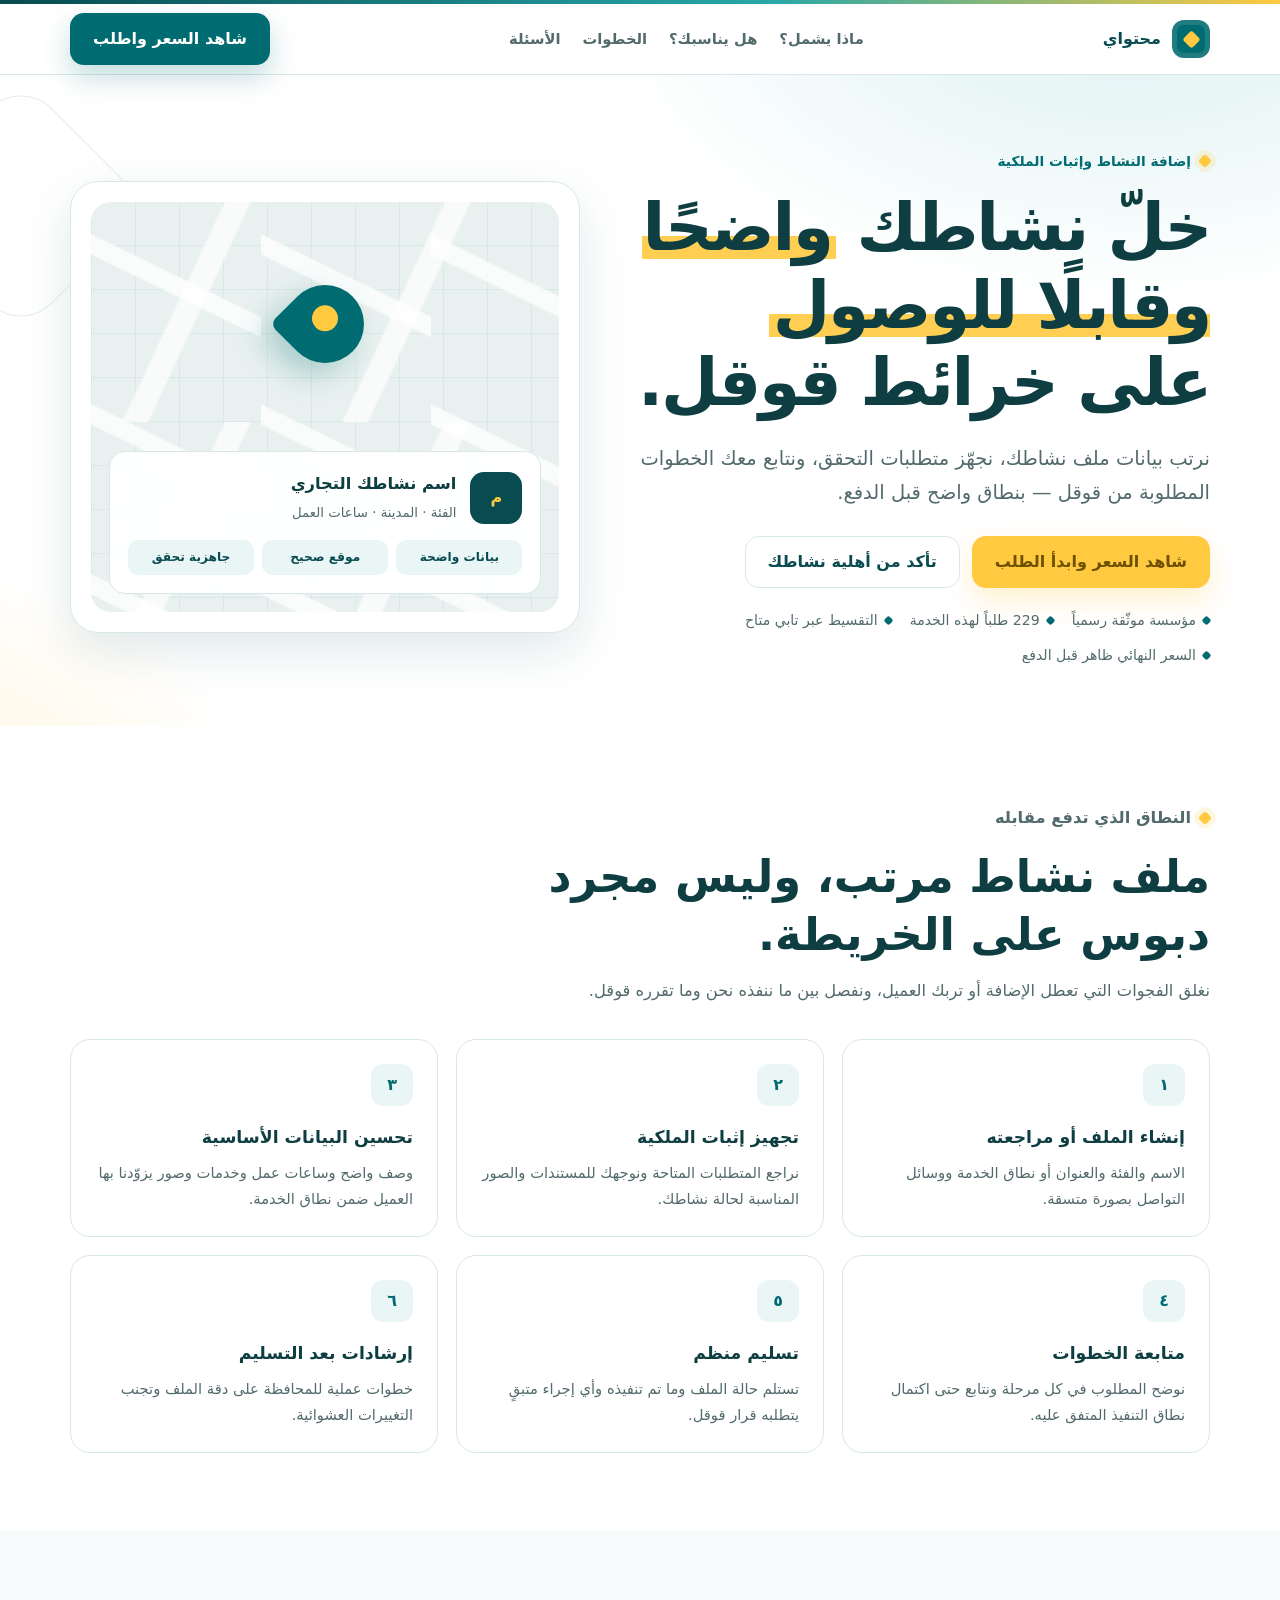
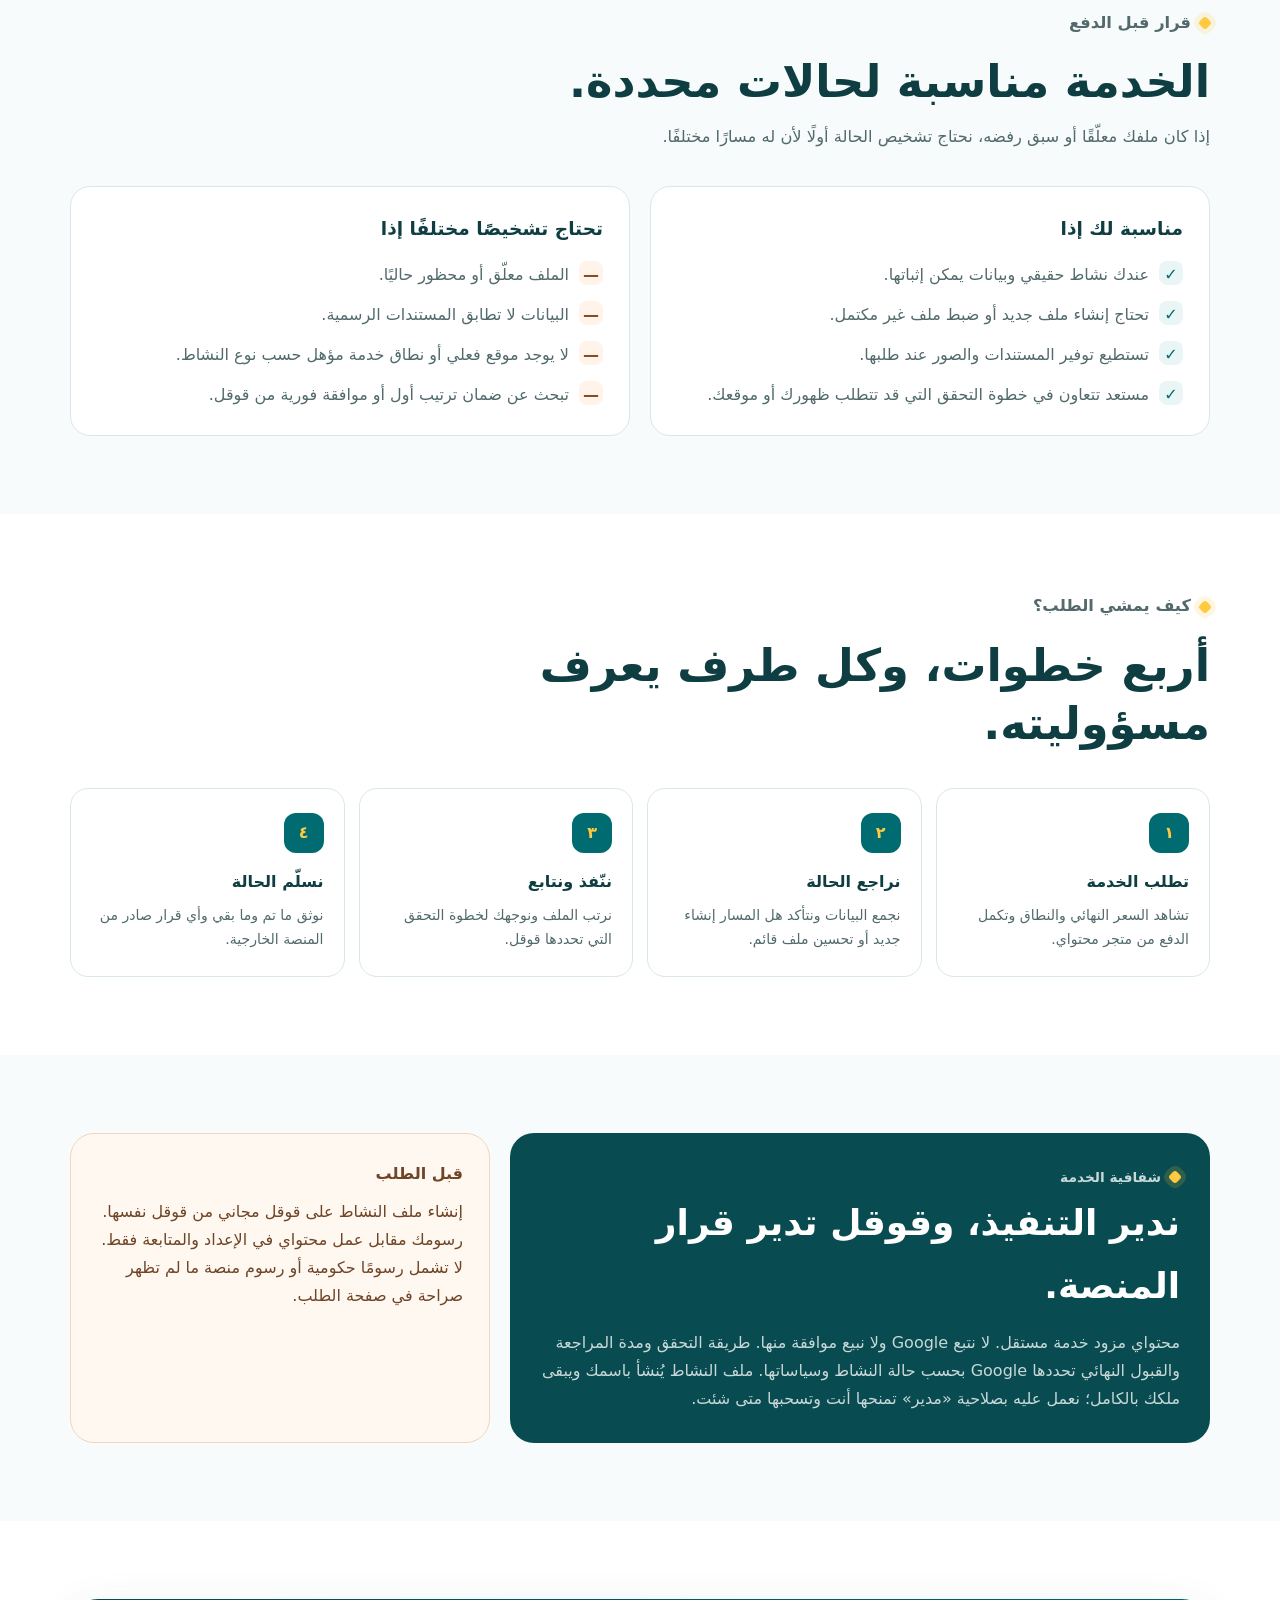
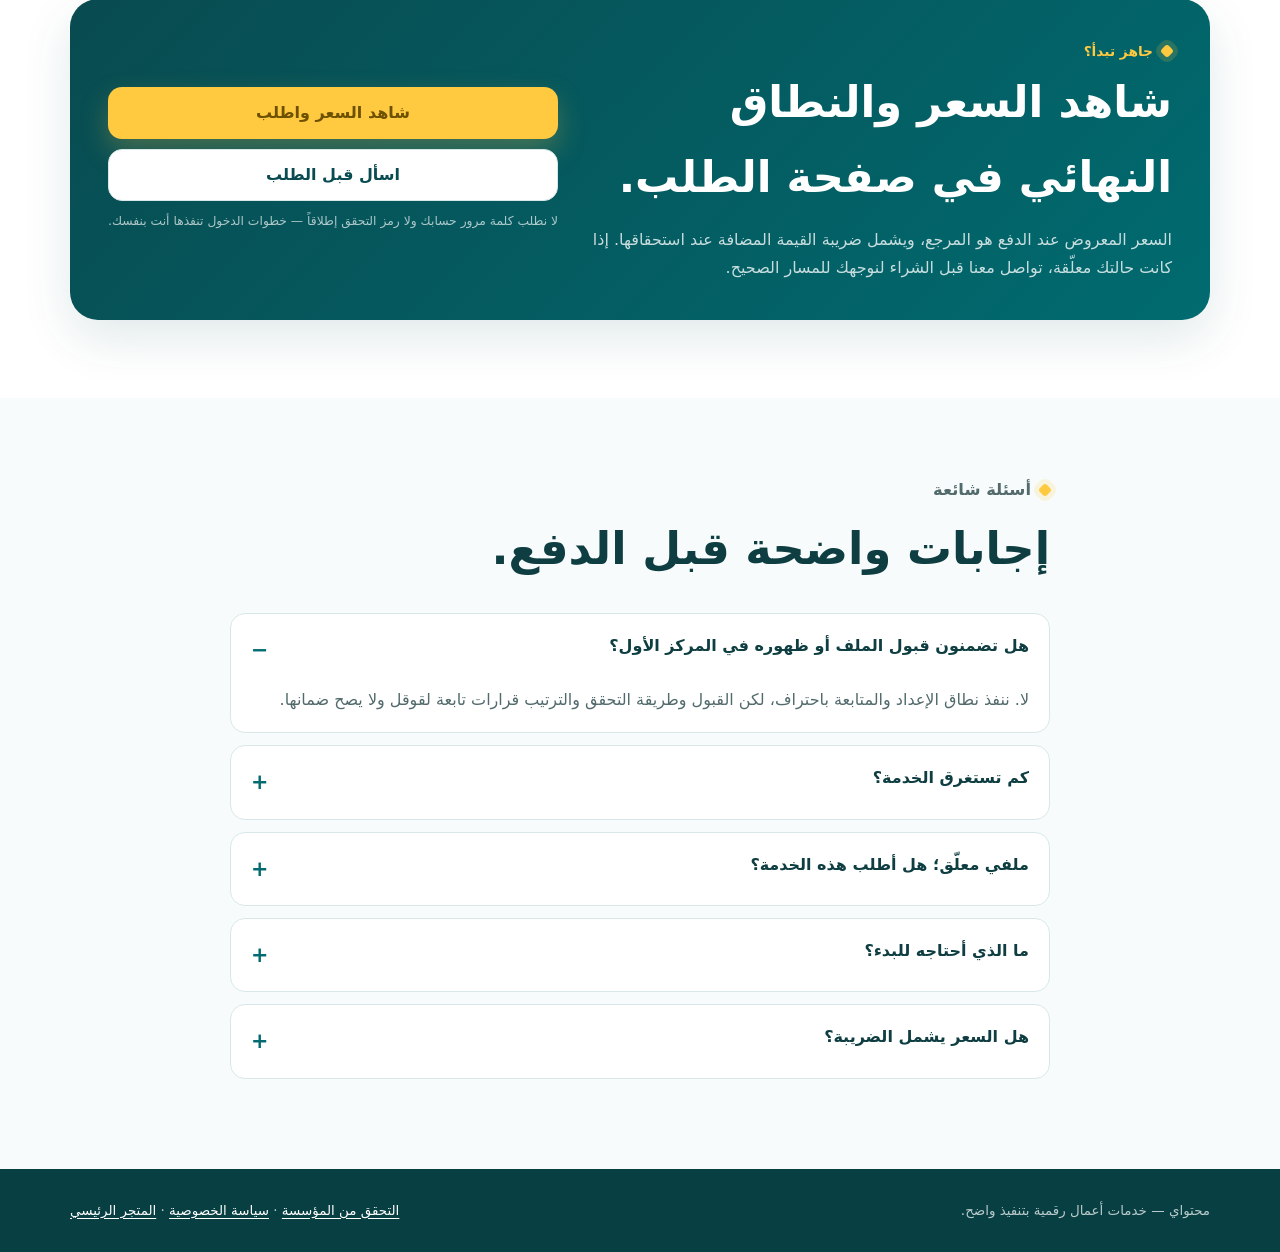
==== maps/index.html @ d1255076 "صفحة الخرائط: تسع مطابقات مع الإعلان وصفحة الحقائق قبل الإطلاق نتيجة مراجعة الحملة بست عدسات: - المد" ====
<!doctype html>
<html lang="ar" dir="rtl">
<head>
  <meta charset="utf-8">
  <meta name="viewport" content="width=device-width, initial-scale=1">
  <title>إضافة وتوثيق نشاطك على خرائط قوقل — محتواي</title>
  <meta name="description" content="خدمة إنشاء ملف نشاطك على خرائط قوقل وتجهيز بياناته ومتابعة خطوات إثبات الملكية بمتطلبات واضحة من محتواي.">
  <meta name="robots" content="noindex,follow">
  <link rel="canonical" href="https://mohtaway.github.io/mohtaway-landing/maps/">
  <meta property="og:type" content="website">
  <meta property="og:locale" content="ar_SA">
  <meta property="og:title" content="إضافة وتوثيق نشاطك على خرائط قوقل — محتواي">
  <meta property="og:description" content="ملف نشاط مرتب، متطلبات واضحة، ومتابعة بشرية لخطوات إثبات الملكية.">
  <meta property="og:url" content="https://mohtaway.github.io/mohtaway-landing/maps/">
  <style>
    :root{--ink:#0e3e41;--teal:#006b70;--teal-dark:#084b50;--teal-soft:#eaf6f6;--gold:#ffc940;--gold-ink:#6d5000;--muted:#526a6c;--line:#d8e8e8;--white:#fff;--wash:#f7fbfb;--danger:#8c4b1f;--radius:20px;--shadow:0 18px 50px rgba(8,75,80,.12)}
    *{box-sizing:border-box}
    html{scroll-behavior:smooth;scroll-padding-top:86px}
    body{margin:0;font-family:"IBM Plex Sans Arabic","Tahoma",system-ui,sans-serif;color:var(--ink);background:var(--white);line-height:1.75;-webkit-font-smoothing:antialiased}
    a{color:inherit;text-decoration:none}
    button{font:inherit}
    .wrap{width:min(1140px,calc(100% - 36px));margin-inline:auto}
    .topline{height:4px;background:linear-gradient(90deg,var(--teal-dark),#28a7a8 60%,var(--gold))}
    header{position:sticky;top:0;z-index:50;background:rgba(255,255,255,.94);backdrop-filter:blur(14px);border-bottom:1px solid var(--line)}
    .nav{min-height:70px;display:flex;align-items:center;justify-content:space-between;gap:18px}
    .brand{display:flex;align-items:center;gap:11px;font-weight:800;color:var(--teal-dark)}
    .brand-mark{width:38px;height:38px;border-radius:12px;background:var(--teal);display:grid;place-items:center;box-shadow:inset 0 0 0 5px rgba(255,255,255,.12)}
    .brand-mark::after{content:"";width:13px;height:13px;background:var(--gold);transform:rotate(45deg);border-radius:3px}
    nav{display:flex;gap:22px;font-size:.92rem;color:var(--muted);font-weight:700}
    nav a:hover{color:var(--teal)}
    .btn{display:inline-flex;align-items:center;justify-content:center;min-height:50px;padding:11px 22px;border-radius:14px;font-weight:800;transition:.2s;border:1px solid transparent}
    .btn-primary{background:var(--teal);color:#fff;box-shadow:0 12px 28px rgba(0,107,112,.24)}
    .btn-primary:hover{background:var(--teal-dark);transform:translateY(-1px)}
    .btn-gold{background:var(--gold);color:var(--gold-ink);box-shadow:0 12px 28px rgba(255,201,64,.25)}
    .btn-line{background:#fff;color:var(--teal-dark);border-color:var(--line)}
    .btn-line:hover{border-color:var(--teal)}
    .hero{position:relative;overflow:hidden;padding:72px 0 58px;background:radial-gradient(760px 460px at 88% -15%,#daf0f0 0%,transparent 70%),radial-gradient(520px 330px at -8% 110%,rgba(255,201,64,.18) 0%,transparent 68%)}
    .hero::after{content:"";position:absolute;width:180px;height:180px;left:-70px;top:40px;border:1px solid rgba(0,107,112,.12);border-radius:44px;transform:rotate(45deg)}
    .hero-grid{position:relative;z-index:1;display:grid;grid-template-columns:1.06fr .94fr;gap:54px;align-items:center}
    .eyebrow{display:inline-flex;align-items:center;gap:9px;margin:0 0 16px;color:var(--teal);font-size:.86rem;font-weight:800}
    .eyebrow::before{content:"";width:10px;height:10px;border-radius:3px;background:var(--gold);transform:rotate(45deg);box-shadow:0 0 0 5px rgba(255,201,64,.16)}
    h1,h2,h3,p{margin-top:0}
    h1{font-size:clamp(2.25rem,5.6vw,4.15rem);line-height:1.17;letter-spacing:-.035em;margin-bottom:20px}
    h1 mark{background:linear-gradient(transparent 62%,rgba(255,201,64,.9) 62%,rgba(255,201,64,.9) 91%,transparent 91%);color:inherit;padding-inline:4px}
    .lead{font-size:clamp(1.05rem,2vw,1.22rem);color:var(--muted);max-width:650px;margin-bottom:26px}
    .hero-actions{display:flex;flex-wrap:wrap;gap:12px}
    .micro{display:flex;flex-wrap:wrap;gap:10px 18px;margin-top:20px;color:var(--muted);font-size:.88rem}
    .micro span{display:flex;align-items:center;gap:7px}
    .micro span::before{content:"";width:7px;height:7px;background:var(--teal);border-radius:2px;transform:rotate(45deg)}
    .map-card{background:var(--white);border:1px solid var(--line);border-radius:28px;box-shadow:var(--shadow);padding:20px;position:relative}
    .map-canvas{min-height:410px;border-radius:20px;overflow:hidden;position:relative;background-color:#e8f1ef;background-image:linear-gradient(26deg,transparent 46%,rgba(255,255,255,.8) 47%,rgba(255,255,255,.8) 54%,transparent 55%),linear-gradient(115deg,transparent 41%,rgba(255,255,255,.75) 42%,rgba(255,255,255,.75) 49%,transparent 50%),linear-gradient(0deg,rgba(0,107,112,.06) 1px,transparent 1px),linear-gradient(90deg,rgba(0,107,112,.06) 1px,transparent 1px);background-size:170px 170px,220px 220px,44px 44px,44px 44px}
    .pin{position:absolute;top:83px;left:50%;width:78px;height:78px;transform:translateX(-50%) rotate(45deg);border-radius:50% 50% 50% 8px;background:var(--teal);box-shadow:0 16px 30px rgba(0,107,112,.28)}
    .pin::after{content:"";position:absolute;width:26px;height:26px;top:22px;left:22px;border-radius:50%;background:var(--gold)}
    .profile-preview{position:absolute;right:18px;left:18px;bottom:18px;background:rgba(255,255,255,.96);backdrop-filter:blur(8px);border:1px solid var(--line);border-radius:16px;padding:18px;display:grid;grid-template-columns:52px 1fr;gap:14px;align-items:center}
    .profile-logo{width:52px;height:52px;border-radius:14px;background:var(--teal-dark);display:grid;place-items:center;color:var(--gold);font-weight:900}
    .profile-preview strong{display:block;font-size:1.02rem}
    .profile-preview small{color:var(--muted)}
    .status-row{grid-column:1/-1;display:grid;grid-template-columns:repeat(3,1fr);gap:8px}
    .status-row span{background:var(--teal-soft);border-radius:10px;padding:7px;text-align:center;color:var(--teal-dark);font-size:.76rem;font-weight:800}
    section{padding:78px 0}
    .section-head{max-width:720px;margin-bottom:34px}
    .section-head h2{font-size:clamp(1.8rem,3.7vw,2.8rem);line-height:1.3;margin-bottom:12px}
    .section-head p{color:var(--muted);font-size:1.02rem}
    .grid3{display:grid;grid-template-columns:repeat(3,1fr);gap:18px}
    .card{border:1px solid var(--line);border-radius:var(--radius);padding:24px;background:#fff}
    .card-num{width:42px;height:42px;border-radius:12px;background:var(--teal-soft);color:var(--teal);display:grid;place-items:center;font-weight:900;margin-bottom:16px}
    .card h3{font-size:1.08rem;margin-bottom:8px}
    .card p{color:var(--muted);font-size:.92rem;margin-bottom:0}
    .wash{background:var(--wash)}
    .fit-grid{display:grid;grid-template-columns:1fr 1fr;gap:20px}
    .fit{border-radius:var(--radius);padding:26px;border:1px solid var(--line);background:#fff}
    .fit h3{font-size:1.16rem;margin-bottom:16px}
    .fit ul{list-style:none;padding:0;margin:0;display:grid;gap:12px;color:var(--muted)}
    .fit li{display:flex;gap:10px;align-items:flex-start}
    .fit li::before{content:"✓";width:24px;height:24px;flex:0 0 24px;border-radius:8px;background:var(--teal-soft);color:var(--teal);display:grid;place-items:center;font-weight:900}
    .fit.no li::before{content:"—";background:#fff3ea;color:var(--danger)}
    .process{display:grid;grid-template-columns:repeat(4,1fr);gap:14px;counter-reset:step}
    .step{position:relative;padding:24px 20px;border:1px solid var(--line);border-radius:18px;background:#fff;counter-increment:step}
    .step::before{content:counter(step,arabic-indic);display:grid;place-items:center;width:40px;height:40px;border-radius:12px;background:var(--teal);color:var(--gold);font-weight:900;margin-bottom:15px}
    .step h3{font-size:1rem;margin-bottom:7px}
    .step p{color:var(--muted);font-size:.88rem;margin:0}
    .disclosure{display:grid;grid-template-columns:1.25fr .75fr;gap:20px;align-items:stretch}
    .disclosure-main{background:var(--teal-dark);color:#fff;border-radius:24px;padding:30px}
    .disclosure-main h2{font-size:clamp(1.6rem,3vw,2.25rem);margin-bottom:12px}
    .disclosure-main p{color:rgba(255,255,255,.78);margin-bottom:0}
    .disclosure-side{border:1px solid #f0d7bd;background:#fff8f0;border-radius:24px;padding:26px;color:#6f4427}
    .disclosure-side strong{display:block;margin-bottom:10px}
    .offer{border-radius:28px;background:linear-gradient(135deg,var(--teal-dark),var(--teal));color:#fff;padding:38px;display:grid;grid-template-columns:1fr auto;align-items:center;gap:28px;box-shadow:var(--shadow)}
    .offer .eyebrow{color:var(--gold)}
    .offer h2{font-size:clamp(1.8rem,3.5vw,2.7rem);margin-bottom:10px}
    .offer p{color:rgba(255,255,255,.78);max-width:680px;margin-bottom:0}
    .offer-actions{display:grid;gap:10px;min-width:230px}
    .price-note{text-align:center;font-size:.77rem;color:rgba(255,255,255,.67)}
    .faq{max-width:820px;margin-inline:auto}
    details{background:#fff;border:1px solid var(--line);border-radius:15px;margin-bottom:12px;padding:0 20px}
    summary{cursor:pointer;list-style:none;font-weight:800;padding:18px 0;display:flex;justify-content:space-between;gap:16px}
    summary::-webkit-details-marker{display:none}
    summary::after{content:"+";color:var(--teal);font-size:1.3rem}
    details[open] summary::after{content:"−"}
    details p{color:var(--muted);padding-bottom:18px;margin-bottom:0}
    footer{background:#073f43;color:rgba(255,255,255,.72);padding:30px 0;font-size:.84rem}
    .foot{display:flex;justify-content:space-between;align-items:center;gap:18px;flex-wrap:wrap}
    .foot a{color:#fff;text-decoration:underline;text-underline-offset:3px}
    .sticky{display:none}
    @media(max-width:900px){nav{display:none}.hero-grid,.disclosure{grid-template-columns:1fr}.map-card{max-width:620px;margin-inline:auto}.grid3{grid-template-columns:1fr 1fr}.process{grid-template-columns:1fr 1fr}.offer{grid-template-columns:1fr}.offer-actions{grid-template-columns:1fr 1fr;min-width:0}}
    @media(max-width:620px){.wrap{width:min(100% - 26px,1140px)}.nav>.btn{display:none}.hero{padding-top:44px}.hero-actions .btn{width:100%}.map-canvas{min-height:350px}.grid3,.fit-grid,.process{grid-template-columns:1fr}.offer{padding:28px 20px}.offer-actions{grid-template-columns:1fr}.sticky{position:fixed;z-index:60;right:10px;left:10px;bottom:max(10px,env(safe-area-inset-bottom));display:grid;grid-template-columns:1fr auto;gap:8px;padding:8px;background:rgba(255,255,255,.95);backdrop-filter:blur(14px);border:1px solid var(--line);border-radius:17px;box-shadow:0 18px 44px rgba(14,62,65,.2)}.sticky .btn{min-height:48px;padding:9px 15px}.sticky .btn-line{background:#1faf55;color:#fff;border-color:#1faf55}body{padding-bottom:86px}}
    @media(prefers-reduced-motion:reduce){html{scroll-behavior:auto}.btn{transition:none}}
  </style>
  <script async src="https://www.googletagmanager.com/gtag/js?id=G-CHVCDKS3NR"></script>
  <script>
    window.dataLayer=window.dataLayer||[];function gtag(){dataLayer.push(arguments)}
    gtag('js',new Date());gtag('config','G-CHVCDKS3NR');gtag('config','AW-10937612701');
    (function(){
      var P=new URLSearchParams(location.search),KEYS=['utm_source','utm_medium','utm_campaign','utm_content','utm_term','gclid','wbraid','gbraid','ttclid','sclid'],store={};
      try{store=JSON.parse(sessionStorage.getItem('mwutm')||'{}')}catch(e){}
      KEYS.forEach(function(k){var v=P.get(k);if(v)store[k]=v});
      try{sessionStorage.setItem('mwutm',JSON.stringify(store))}catch(e){}
      function qs(){return Object.keys(store).map(function(k){return encodeURIComponent(k)+'='+encodeURIComponent(store[k])}).join('&')}
      function decorate(){
        var q=qs();document.querySelectorAll('a[href]').forEach(function(a){
          var href=a.getAttribute('href')||'';
          if(/mohtaway\.com/.test(href)&&q&&!/utm_source=/.test(href))a.setAttribute('href',href+(href.indexOf('?')>-1?'&':'?')+q);
          if(/wa\.me|api\.whatsapp/.test(href)&&!a.dataset.mwRef){try{var u=new URL(href),t=u.searchParams.get('text')||'',ref=store.utm_source?(store.utm_source+(store.utm_campaign?':'+store.utm_campaign:'')):(store.utm_campaign||'direct');if(!/\n\[ref:[^\]]+\]\s*$/.test(t))t+='\n[ref:'+ref+']';u.searchParams.set('text',t);a.setAttribute('href',u.toString());a.dataset.mwRef='1'}catch(e){}}
          if(/wa\.me|api\.whatsapp/.test(href)&&!a.dataset.mwT){a.dataset.mwT='1';a.addEventListener('click',function(){gtag('event','whatsapp_click',{event_category:'lead',event_label:store.utm_campaign||'direct',service:'google_maps_setup'});gtag('event','conversion',{send_to:'AW-10937612701/pCoYCPnyrO4cEJ3zut8o'})})}
          if(/p2059934520/.test(href)&&!a.dataset.mwP){a.dataset.mwP='1';a.addEventListener('click',function(){gtag('event','package_click',{event_category:'purchase_intent',event_label:'google_maps_setup'})})}
        })
      }
      if(document.readyState!=='loading'){decorate()}else{document.addEventListener('DOMContentLoaded',decorate)}addEventListener('load',decorate);
      var seen={};addEventListener('scroll',function(){var p=Math.round((scrollY+innerHeight)/document.body.scrollHeight*100);[25,50,75,90].forEach(function(m){if(p>=m&&!seen[m]){seen[m]=1;gtag('event','scroll_depth',{event_label:m+'%',service:'google_maps_setup'})}})},{passive:true});
    })();
  </script>
  <script type="application/ld+json">
  {"@context":"https://schema.org","@type":"Service","name":"إضافة وإثبات ملكية النشاط على خرائط قوقل","provider":{"@type":"Organization","name":"محتواي","url":"https://mohtaway.com/"},"areaServed":{"@type":"Country","name":"Saudi Arabia"},"serviceType":"إعداد ملف النشاط التجاري ومتابعة خطوات إثبات الملكية على خرائط قوقل","url":"https://mohtaway.github.io/mohtaway-landing/maps/"}
  </script>
</head>
<body>
  <header>
    <div class="topline"></div>
    <div class="wrap nav">
      <a class="brand" href="https://mohtaway.com/" aria-label="محتواي"><span class="brand-mark" aria-hidden="true"></span><span>محتواي</span></a>
      <nav aria-label="التنقل داخل الصفحة"><a href="#includes">ماذا يشمل؟</a><a href="#fit">هل يناسبك؟</a><a href="#steps">الخطوات</a><a href="#faq">الأسئلة</a></nav>
      <a class="btn btn-primary" href="https://mohtaway.com/google-maps-business-setup/p2059934520">شاهد السعر واطلب</a>
    </div>
  </header>

  <main>
    <section class="hero">
      <div class="wrap hero-grid">
        <div>
          <p class="eyebrow">إضافة النشاط وإثبات الملكية</p>
          <h1>خلّ نشاطك <mark>واضحًا وقابلًا للوصول</mark> على خرائط قوقل.</h1>
          <p class="lead">نرتب بيانات ملف نشاطك، نجهّز متطلبات التحقق، ونتابع معك الخطوات المطلوبة من قوقل — بنطاق واضح قبل الدفع.</p>
          <div class="hero-actions"><a class="btn btn-gold" href="https://mohtaway.com/google-maps-business-setup/p2059934520">شاهد السعر وابدأ الطلب</a><a class="btn btn-line" href="https://wa.me/966533672708?text=%D9%85%D8%B1%D8%AD%D8%A8%D8%A7%D9%8B%20%D9%85%D8%AD%D8%AA%D9%88%D8%A7%D9%8A%D8%8C%20%D8%A3%D8%A8%D9%8A%20%D8%A3%D8%AA%D8%A3%D9%83%D8%AF%20%D8%A5%D8%B0%D8%A7%20%D8%AE%D8%AF%D9%85%D8%A9%20%D8%AE%D8%B1%D8%A7%D8%A6%D8%B7%20%D9%82%D9%88%D9%82%D9%84%20%D8%AA%D9%86%D8%A7%D8%B3%D8%A8%20%D9%86%D8%B4%D8%A7%D8%B7%D9%8A">تأكد من أهلية نشاطك</a></div>
          <div class="micro"><span>مؤسسة موثّقة رسمياً</span><span>229 طلباً لهذه الخدمة</span><span>التقسيط عبر تابي متاح</span><span>السعر النهائي ظاهر قبل الدفع</span></div>
        </div>
        <div class="map-card" role="img" aria-label="معاينة توضيحية لملف نشاط على الخريطة">
          <div class="map-canvas"><span class="pin" aria-hidden="true"></span><div class="profile-preview"><div class="profile-logo">م</div><div><strong>اسم نشاطك التجاري</strong><small>الفئة · المدينة · ساعات العمل</small></div><div class="status-row"><span>بيانات واضحة</span><span>موقع صحيح</span><span>جاهزية تحقق</span></div></div></div>
        </div>
      </div>
    </section>

    <section id="includes">
      <div class="wrap">
        <div class="section-head"><p class="eyebrow">النطاق الذي تدفع مقابله</p><h2>ملف نشاط مرتب، وليس مجرد دبوس على الخريطة.</h2><p>نغلق الفجوات التي تعطل الإضافة أو تربك العميل، ونفصل بين ما ننفذه نحن وما تقرره قوقل.</p></div>
        <div class="grid3">
          <article class="card"><div class="card-num">١</div><h3>إنشاء الملف أو مراجعته</h3><p>الاسم والفئة والعنوان أو نطاق الخدمة ووسائل التواصل بصورة متسقة.</p></article>
          <article class="card"><div class="card-num">٢</div><h3>تجهيز إثبات الملكية</h3><p>نراجع المتطلبات المتاحة ونوجهك للمستندات والصور المناسبة لحالة نشاطك.</p></article>
          <article class="card"><div class="card-num">٣</div><h3>تحسين البيانات الأساسية</h3><p>وصف واضح وساعات عمل وخدمات وصور يزوّدنا بها العميل ضمن نطاق الخدمة.</p></article>
          <article class="card"><div class="card-num">٤</div><h3>متابعة الخطوات</h3><p>نوضح المطلوب في كل مرحلة ونتابع حتى اكتمال نطاق التنفيذ المتفق عليه.</p></article>
          <article class="card"><div class="card-num">٥</div><h3>تسليم منظم</h3><p>تستلم حالة الملف وما تم تنفيذه وأي إجراء متبقٍ يتطلبه قرار قوقل.</p></article>
          <article class="card"><div class="card-num">٦</div><h3>إرشادات بعد التسليم</h3><p>خطوات عملية للمحافظة على دقة الملف وتجنب التغييرات العشوائية.</p></article>
        </div>
      </div>
    </section>

    <section class="wash" id="fit">
      <div class="wrap">
        <div class="section-head"><p class="eyebrow">قرار قبل الدفع</p><h2>الخدمة مناسبة لحالات محددة.</h2><p>إذا كان ملفك معلّقًا أو سبق رفضه، نحتاج تشخيص الحالة أولًا لأن له مسارًا مختلفًا.</p></div>
        <div class="fit-grid">
          <div class="fit"><h3>مناسبة لك إذا</h3><ul><li>عندك نشاط حقيقي وبيانات يمكن إثباتها.</li><li>تحتاج إنشاء ملف جديد أو ضبط ملف غير مكتمل.</li><li>تستطيع توفير المستندات والصور عند طلبها.</li><li>مستعد تتعاون في خطوة التحقق التي قد تتطلب ظهورك أو موقعك.</li></ul></div>
          <div class="fit no"><h3>تحتاج تشخيصًا مختلفًا إذا</h3><ul><li>الملف معلّق أو محظور حاليًا.</li><li>البيانات لا تطابق المستندات الرسمية.</li><li>لا يوجد موقع فعلي أو نطاق خدمة مؤهل حسب نوع النشاط.</li><li>تبحث عن ضمان ترتيب أول أو موافقة فورية من قوقل.</li></ul></div>
        </div>
      </div>
    </section>

    <section id="steps">
      <div class="wrap">
        <div class="section-head"><p class="eyebrow">كيف يمشي الطلب؟</p><h2>أربع خطوات، وكل طرف يعرف مسؤوليته.</h2></div>
        <div class="process"><article class="step"><h3>تطلب الخدمة</h3><p>تشاهد السعر النهائي والنطاق وتكمل الدفع من متجر محتواي.</p></article><article class="step"><h3>نراجع الحالة</h3><p>نجمع البيانات ونتأكد هل المسار إنشاء جديد أو تحسين ملف قائم.</p></article><article class="step"><h3>ننّفذ ونتابع</h3><p>نرتب الملف ونوجهك لخطوة التحقق التي تحددها قوقل.</p></article><article class="step"><h3>نسلّم الحالة</h3><p>نوثق ما تم وما بقي وأي قرار صادر من المنصة الخارجية.</p></article></div>
      </div>
    </section>

    <section class="wash">
      <div class="wrap disclosure"><div class="disclosure-main"><p class="eyebrow">شفافية الخدمة</p><h2>ندير التنفيذ، وقوقل تدير قرار المنصة.</h2><p>محتواي مزود خدمة مستقل. لا نتبع Google ولا نبيع موافقة منها. طريقة التحقق ومدة المراجعة والقبول النهائي تحددها Google بحسب حالة النشاط وسياساتها. ملف النشاط يُنشأ باسمك ويبقى ملكك بالكامل؛ نعمل عليه بصلاحية «مدير» تمنحها أنت وتسحبها متى شئت.</p></div><aside class="disclosure-side"><strong>قبل الطلب</strong><p>إنشاء ملف النشاط على قوقل مجاني من قوقل نفسها. رسومك مقابل عمل محتواي في الإعداد والمتابعة فقط. لا تشمل رسومًا حكومية أو رسوم منصة ما لم تظهر صراحة في صفحة الطلب.</p></aside></div>
    </section>

    <section>
      <div class="wrap offer"><div><p class="eyebrow">جاهز تبدأ؟</p><h2>شاهد السعر والنطاق النهائي في صفحة الطلب.</h2><p>السعر المعروض عند الدفع هو المرجع، ويشمل ضريبة القيمة المضافة عند استحقاقها. إذا كانت حالتك معلّقة، تواصل معنا قبل الشراء لنوجهك للمسار الصحيح.</p></div><div class="offer-actions"><a class="btn btn-gold" href="https://mohtaway.com/google-maps-business-setup/p2059934520">شاهد السعر واطلب</a><a class="btn btn-line" href="https://wa.me/966533672708?text=%D9%85%D8%B1%D8%AD%D8%A8%D8%A7%D9%8B%20%D9%85%D8%AD%D8%AA%D9%88%D8%A7%D9%8A%D8%8C%20%D8%B9%D9%86%D8%AF%D9%8A%20%D8%B3%D8%A4%D8%A7%D9%84%20%D9%82%D8%A8%D9%84%20%D8%B7%D9%84%D8%A8%20%D8%AE%D8%AF%D9%85%D8%A9%20%D8%AE%D8%B1%D8%A7%D8%A6%D8%B7%20%D9%82%D9%88%D9%82%D9%84">اسأل قبل الطلب</a><span class="price-note">لا نطلب كلمة مرور حسابك ولا رمز التحقق إطلاقاً — خطوات الدخول تنفذها أنت بنفسك.</span></div></div>
    </section>

    <section class="wash" id="faq">
      <div class="wrap faq"><div class="section-head"><p class="eyebrow">أسئلة شائعة</p><h2>إجابات واضحة قبل الدفع.</h2></div>
        <details open><summary>هل تضمنون قبول الملف أو ظهوره في المركز الأول؟</summary><p>لا. ننفذ نطاق الإعداد والمتابعة باحتراف، لكن القبول وطريقة التحقق والترتيب قرارات تابعة لقوقل ولا يصح ضمانها.</p></details>
        <details><summary>كم تستغرق الخدمة؟</summary><p>تجهيزنا (إنشاء الملف وترتيبه وبدء إثبات الملكية) يكتمل عادةً خلال 7–15 يوم عمل من اكتمال بياناتك. أما مدة تحقق قوقل النهائية فتحددها قوقل وقد تزيد، ونبلغك بحالة كل خطوة بدل موعد غير مضمون.</p></details>
        <details><summary>ملفي معلّق؛ هل أطلب هذه الخدمة؟</summary><p>لا تطلب مباشرة. أرسل لنا حالة التعليق أولًا، لأن فك التعليق والاستئناف خدمة مختلفة وتحتاج تشخيصًا قبل التسعير.</p></details>
        <details><summary>ما الذي أحتاجه للبدء؟</summary><p>بيانات النشاط الصحيحة، مستندات تثبتها عند الحاجة، صور مناسبة للموقع أو النشاط، وبريد ورقم هاتف تستطيع الوصول إليهما.</p></details>
        <details><summary>هل السعر يشمل الضريبة؟</summary><p>السعر النهائي الظاهر في متجر محتواي قبل الدفع هو المرجع، ويشمل ضريبة القيمة المضافة عند استحقاقها.</p></details>
      </div>
    </section>
  </main>

  <footer><div class="wrap foot"><span>محتواي — خدمات أعمال رقمية بتنفيذ واضح.</span><span><a href="https://eauthenticate.saudibusiness.gov.sa/certificate-details/0000166742">التحقق من المؤسسة</a> · <a href="https://mohtaway.com/سياسة-الخصوصية/page-1636777905">سياسة الخصوصية</a> · <a href="https://mohtaway.com/">المتجر الرئيسي</a></span></div></footer>
  <nav class="sticky" aria-label="إجراءات سريعة"><a class="btn btn-gold" href="https://mohtaway.com/google-maps-business-setup/p2059934520">شاهد السعر</a><a class="btn btn-line" href="https://wa.me/966533672708?text=%D9%85%D8%B1%D8%AD%D8%A8%D8%A7%D9%8B%20%D9%85%D8%AD%D8%AA%D9%88%D8%A7%D9%8A%D8%8C%20%D8%A3%D8%A8%D9%8A%20%D8%A3%D8%AA%D8%A3%D9%83%D8%AF%20%D8%A5%D8%B0%D8%A7%20%D8%AE%D8%AF%D9%85%D8%A9%20%D8%AE%D8%B1%D8%A7%D8%A6%D8%B7%20%D9%82%D9%88%D9%82%D9%84%20%D8%AA%D9%86%D8%A7%D8%B3%D8%A8%20%D9%86%D8%B4%D8%A7%D8%B7%D9%8A">واتساب</a></nav>
</body>
</html>
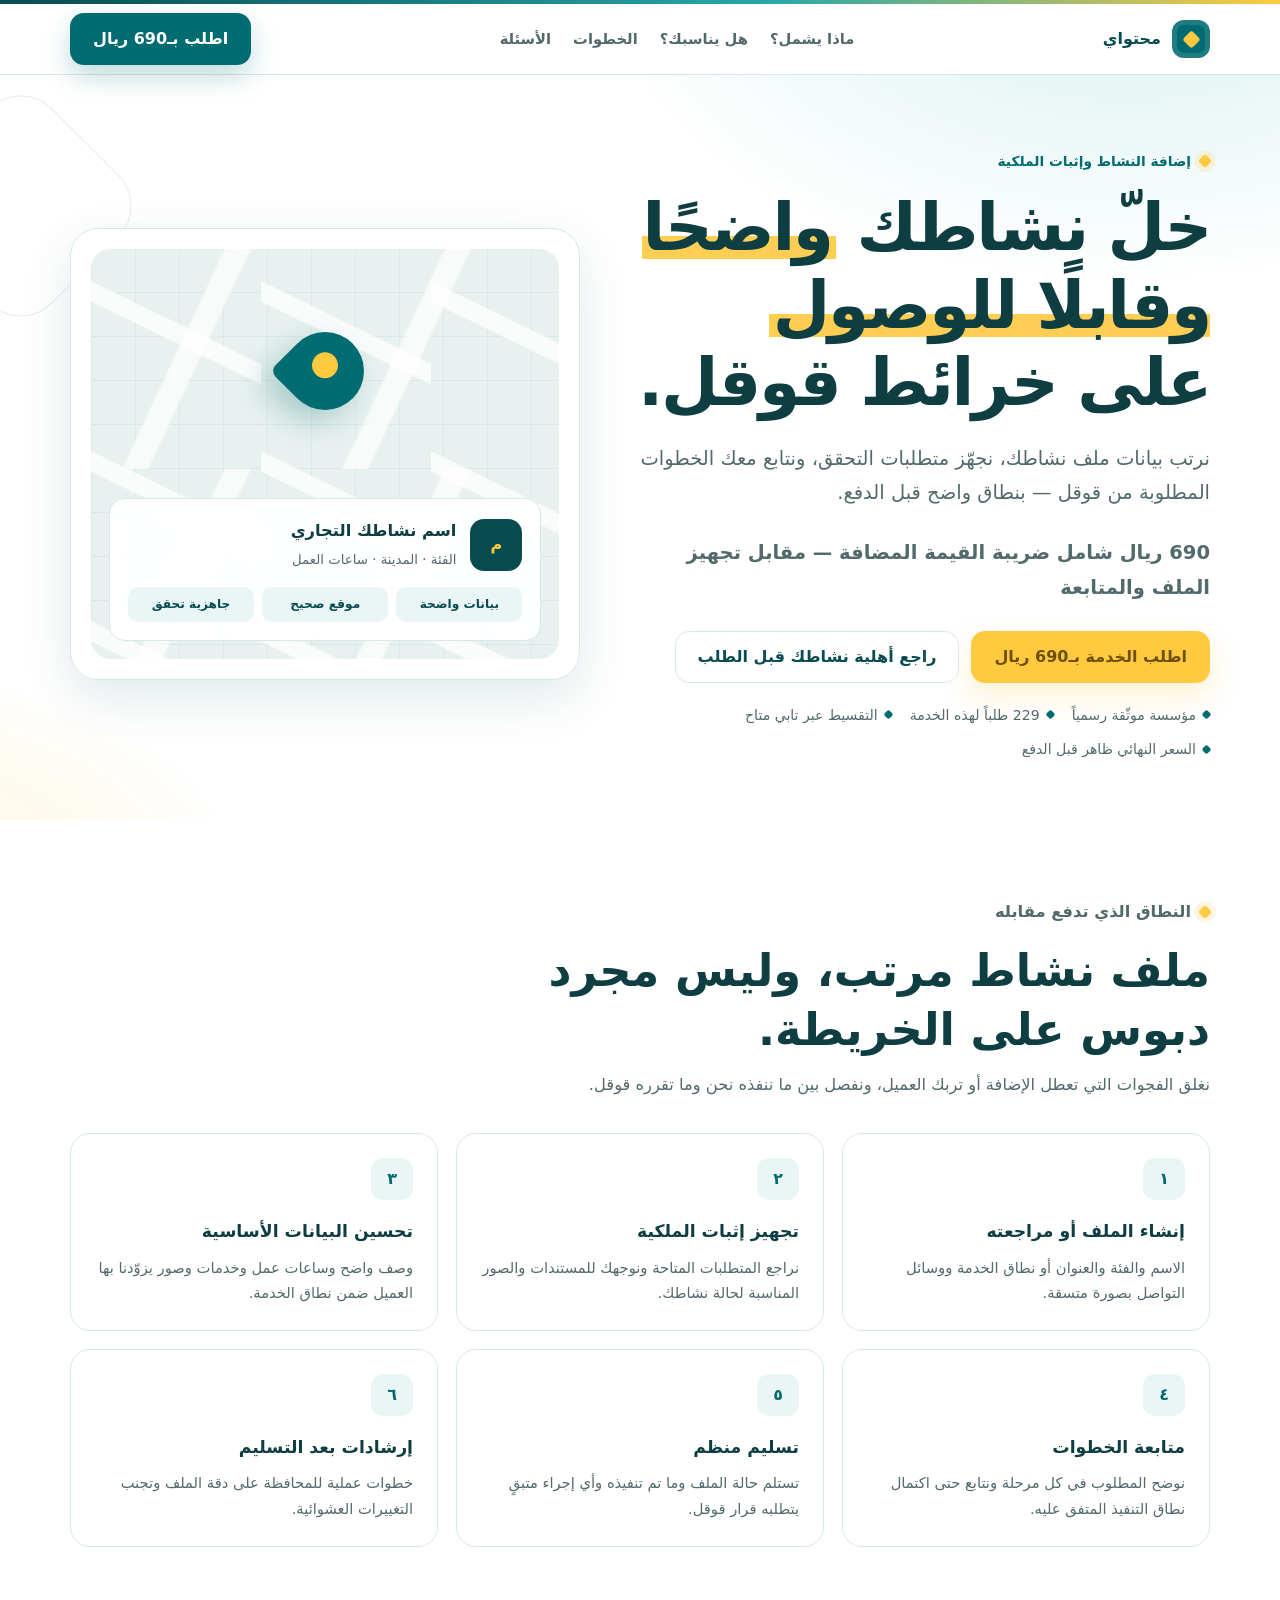
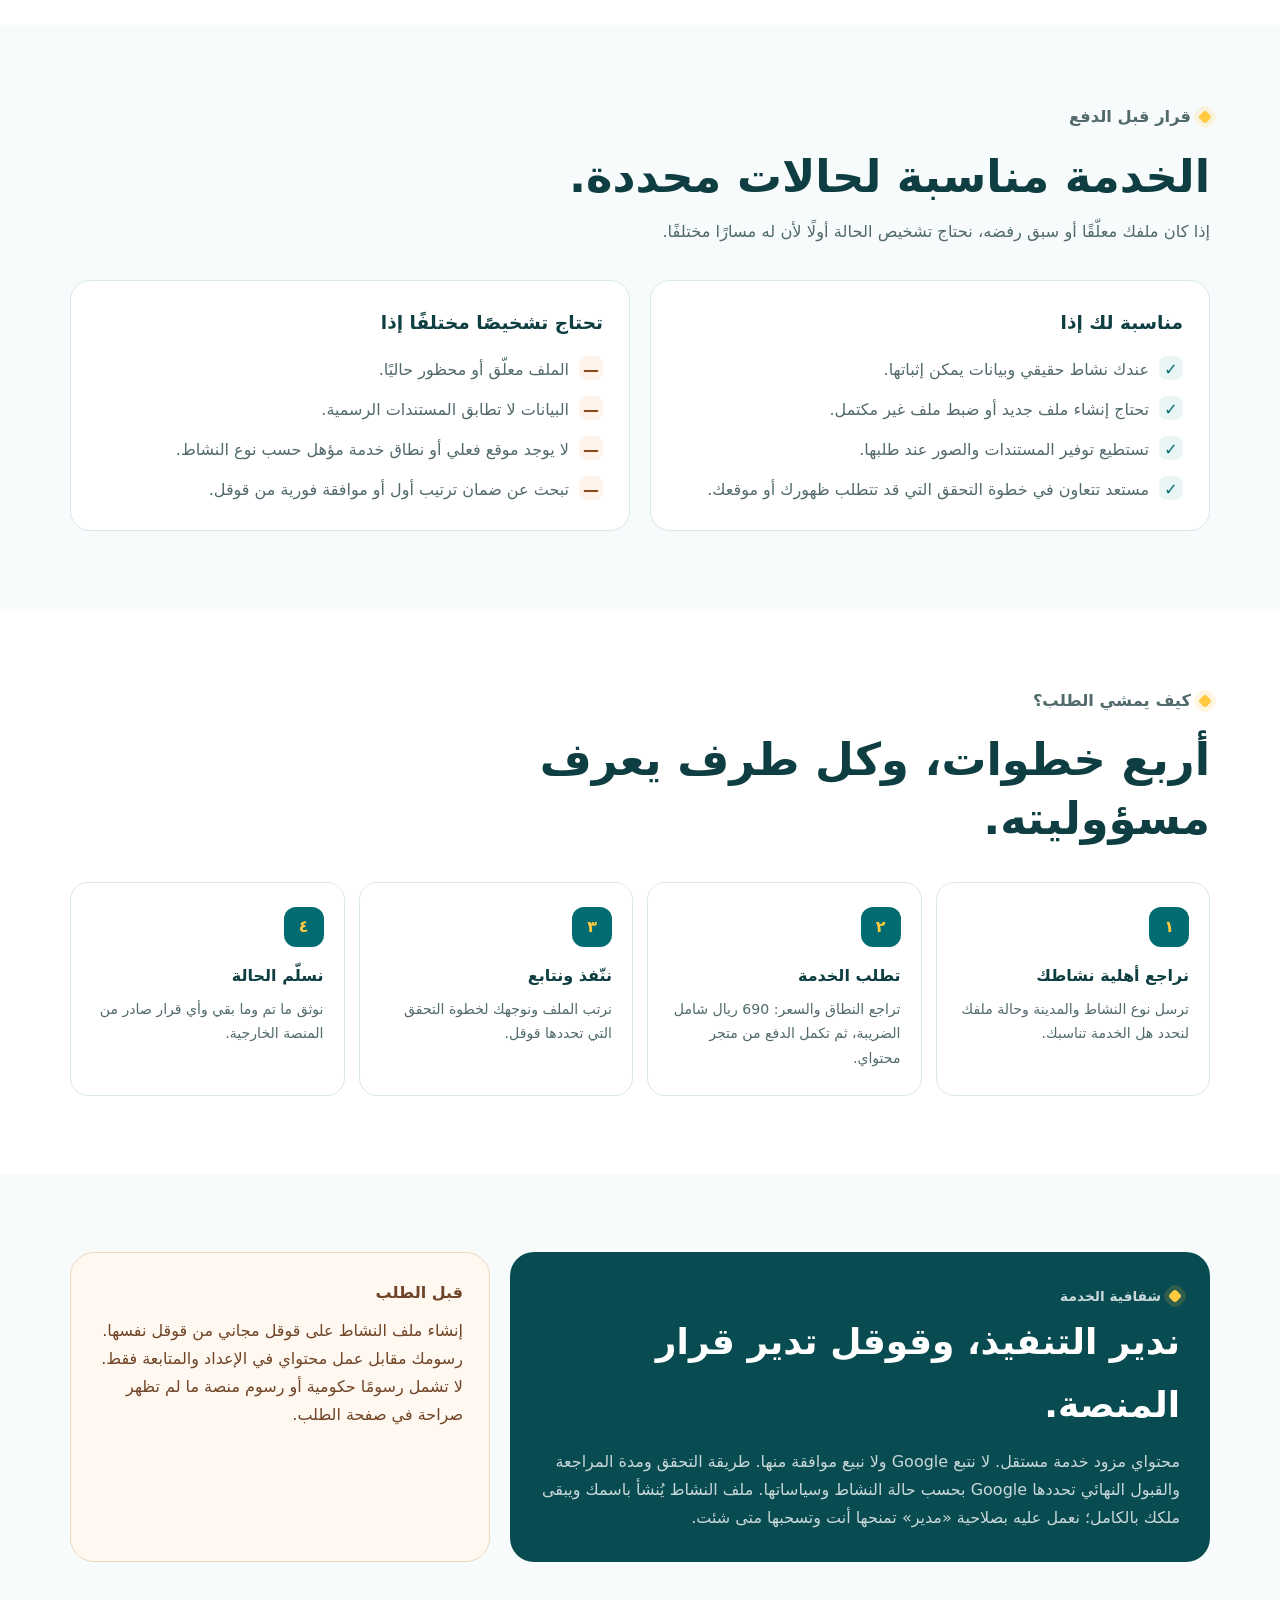
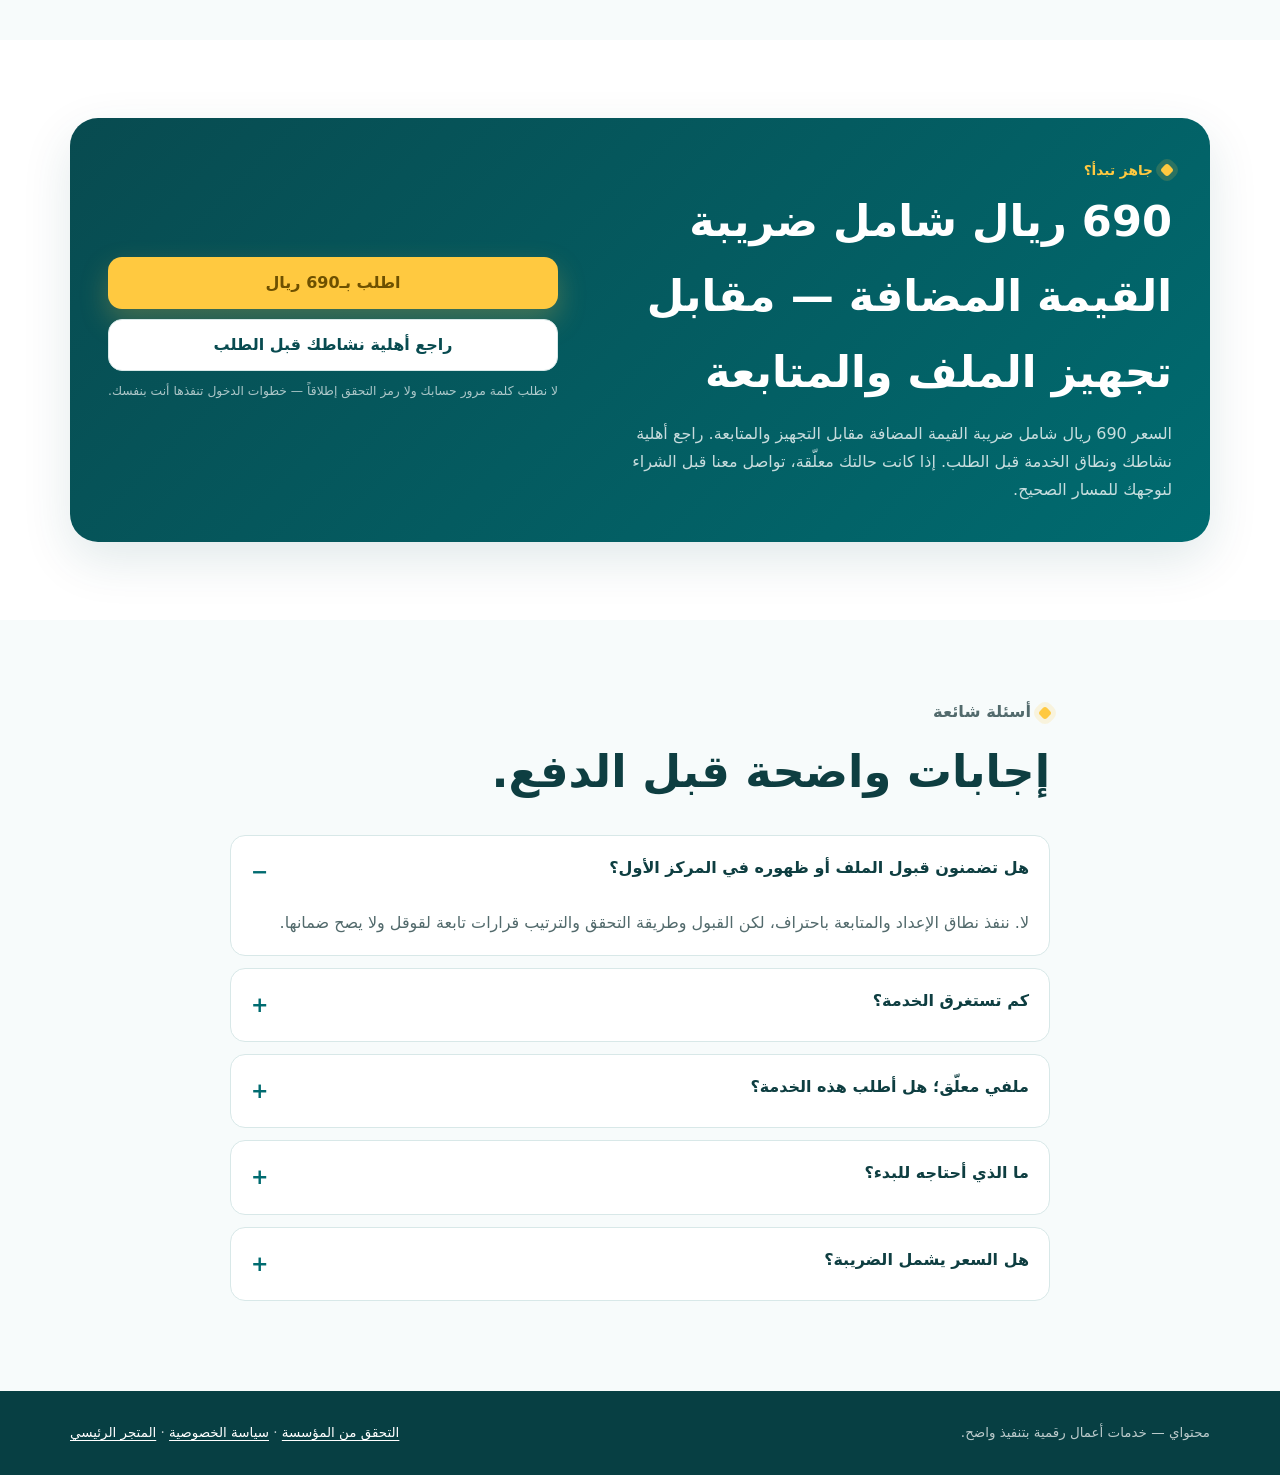
==== commit 762dc03e: "Clarify Maps service price and qualify inquiries before checkout" ====
--- a/maps/index.html
+++ b/maps/index.html
@@ -139,7 +139,7 @@
     <div class="wrap nav">
       <a class="brand" href="https://mohtaway.com/" aria-label="محتواي"><span class="brand-mark" aria-hidden="true"></span><span>محتواي</span></a>
       <nav aria-label="التنقل داخل الصفحة"><a href="#includes">ماذا يشمل؟</a><a href="#fit">هل يناسبك؟</a><a href="#steps">الخطوات</a><a href="#faq">الأسئلة</a></nav>
-      <a class="btn btn-primary" href="https://mohtaway.com/google-maps-business-setup/p2059934520">شاهد السعر واطلب</a>
+      <a class="btn btn-primary" href="https://mohtaway.com/google-maps-business-setup/p2059934520">اطلب بـ690 ريال</a>
     </div>
   </header>
 
@@ -150,7 +150,8 @@
           <p class="eyebrow">إضافة النشاط وإثبات الملكية</p>
           <h1>خلّ نشاطك <mark>واضحًا وقابلًا للوصول</mark> على خرائط قوقل.</h1>
           <p class="lead">نرتب بيانات ملف نشاطك، نجهّز متطلبات التحقق، ونتابع معك الخطوات المطلوبة من قوقل — بنطاق واضح قبل الدفع.</p>
-          <div class="hero-actions"><a class="btn btn-gold" href="https://mohtaway.com/google-maps-business-setup/p2059934520">شاهد السعر وابدأ الطلب</a><a class="btn btn-line" href="https://wa.me/966533672708?text=%D9%85%D8%B1%D8%AD%D8%A8%D8%A7%D9%8B%20%D9%85%D8%AD%D8%AA%D9%88%D8%A7%D9%8A%D8%8C%20%D8%A3%D8%A8%D9%8A%20%D8%A3%D8%AA%D8%A3%D9%83%D8%AF%20%D8%A5%D8%B0%D8%A7%20%D8%AE%D8%AF%D9%85%D8%A9%20%D8%AE%D8%B1%D8%A7%D8%A6%D8%B7%20%D9%82%D9%88%D9%82%D9%84%20%D8%AA%D9%86%D8%A7%D8%B3%D8%A8%20%D9%86%D8%B4%D8%A7%D8%B7%D9%8A">تأكد من أهلية نشاطك</a></div>
+          <p class="lead"><strong>690 ريال شامل ضريبة القيمة المضافة — مقابل تجهيز الملف والمتابعة</strong></p>
+          <div class="hero-actions"><a class="btn btn-gold" href="https://mohtaway.com/google-maps-business-setup/p2059934520">اطلب الخدمة بـ690 ريال</a><a class="btn btn-line" href="https://wa.me/966533672708?text=%D9%85%D8%B1%D8%AD%D8%A8%D8%A7%D9%8B%20%D9%85%D8%AD%D8%AA%D9%88%D8%A7%D9%8A%D8%8C%20%D8%A3%D8%B1%D8%BA%D8%A8%20%D8%A8%D9%85%D8%B1%D8%A7%D8%AC%D8%B9%D8%A9%20%D8%A3%D9%87%D9%84%D9%8A%D8%A9%20%D9%86%D8%B4%D8%A7%D8%B7%D9%8A%20%D9%84%D8%AE%D8%AF%D9%85%D8%A9%20%D8%AE%D8%B1%D8%A7%D8%A6%D8%B7%20%D9%82%D9%88%D9%82%D9%84.%0A%D9%86%D9%88%D8%B9%20%D8%A7%D9%84%D9%86%D8%B4%D8%A7%D8%B7%3A%20%0A%D8%A7%D9%84%D9%85%D8%AF%D9%8A%D9%86%D8%A9%3A%20%0A%D8%AD%D8%A7%D9%84%D8%A9%20%D8%A7%D9%84%D9%85%D9%84%D9%81%20%28%D8%BA%D9%8A%D8%B1%20%D9%85%D9%88%D8%AC%D9%88%D8%AF%20%2F%20%D8%BA%D9%8A%D8%B1%20%D9%85%D8%AB%D8%A8%D8%AA%20%2F%20%D9%85%D8%B9%D9%84%D9%91%D9%82%29%3A%20%0A%D8%A7%D8%B7%D9%84%D8%B9%D8%AA%20%D8%B9%D9%84%D9%89%20%D8%B3%D8%B9%D8%B1%20%D8%A7%D9%84%D8%AE%D8%AF%D9%85%D8%A9%3A%20690%20%D8%B1%D9%8A%D8%A7%D9%84%20%D8%B4%D8%A7%D9%85%D9%84%20%D8%A7%D9%84%D8%B6%D8%B1%D9%8A%D8%A8%D8%A9%D8%8C%20%D9%85%D9%82%D8%A7%D8%A8%D9%84%20%D8%A7%D9%84%D8%AA%D8%AC%D9%87%D9%8A%D8%B2%20%D9%88%D8%A7%D9%84%D9%85%D8%AA%D8%A7%D8%A8%D8%B9%D8%A9.">راجع أهلية نشاطك قبل الطلب</a></div>
           <div class="micro"><span>مؤسسة موثّقة رسمياً</span><span>229 طلباً لهذه الخدمة</span><span>التقسيط عبر تابي متاح</span><span>السعر النهائي ظاهر قبل الدفع</span></div>
         </div>
         <div class="map-card" role="img" aria-label="معاينة توضيحية لملف نشاط على الخريطة">
@@ -186,7 +187,7 @@
     <section id="steps">
       <div class="wrap">
         <div class="section-head"><p class="eyebrow">كيف يمشي الطلب؟</p><h2>أربع خطوات، وكل طرف يعرف مسؤوليته.</h2></div>
-        <div class="process"><article class="step"><h3>تطلب الخدمة</h3><p>تشاهد السعر النهائي والنطاق وتكمل الدفع من متجر محتواي.</p></article><article class="step"><h3>نراجع الحالة</h3><p>نجمع البيانات ونتأكد هل المسار إنشاء جديد أو تحسين ملف قائم.</p></article><article class="step"><h3>ننّفذ ونتابع</h3><p>نرتب الملف ونوجهك لخطوة التحقق التي تحددها قوقل.</p></article><article class="step"><h3>نسلّم الحالة</h3><p>نوثق ما تم وما بقي وأي قرار صادر من المنصة الخارجية.</p></article></div>
+        <div class="process"><article class="step"><h3>نراجع أهلية نشاطك</h3><p>ترسل نوع النشاط والمدينة وحالة ملفك لنحدد هل الخدمة تناسبك.</p></article><article class="step"><h3>تطلب الخدمة</h3><p>تراجع النطاق والسعر: 690 ريال شامل الضريبة، ثم تكمل الدفع من متجر محتواي.</p></article><article class="step"><h3>ننّفذ ونتابع</h3><p>نرتب الملف ونوجهك لخطوة التحقق التي تحددها قوقل.</p></article><article class="step"><h3>نسلّم الحالة</h3><p>نوثق ما تم وما بقي وأي قرار صادر من المنصة الخارجية.</p></article></div>
       </div>
     </section>
 
@@ -195,7 +196,7 @@
     </section>
 
     <section>
-      <div class="wrap offer"><div><p class="eyebrow">جاهز تبدأ؟</p><h2>شاهد السعر والنطاق النهائي في صفحة الطلب.</h2><p>السعر المعروض عند الدفع هو المرجع، ويشمل ضريبة القيمة المضافة عند استحقاقها. إذا كانت حالتك معلّقة، تواصل معنا قبل الشراء لنوجهك للمسار الصحيح.</p></div><div class="offer-actions"><a class="btn btn-gold" href="https://mohtaway.com/google-maps-business-setup/p2059934520">شاهد السعر واطلب</a><a class="btn btn-line" href="https://wa.me/966533672708?text=%D9%85%D8%B1%D8%AD%D8%A8%D8%A7%D9%8B%20%D9%85%D8%AD%D8%AA%D9%88%D8%A7%D9%8A%D8%8C%20%D8%B9%D9%86%D8%AF%D9%8A%20%D8%B3%D8%A4%D8%A7%D9%84%20%D9%82%D8%A8%D9%84%20%D8%B7%D9%84%D8%A8%20%D8%AE%D8%AF%D9%85%D8%A9%20%D8%AE%D8%B1%D8%A7%D8%A6%D8%B7%20%D9%82%D9%88%D9%82%D9%84">اسأل قبل الطلب</a><span class="price-note">لا نطلب كلمة مرور حسابك ولا رمز التحقق إطلاقاً — خطوات الدخول تنفذها أنت بنفسك.</span></div></div>
+      <div class="wrap offer"><div><p class="eyebrow">جاهز تبدأ؟</p><h2>690 ريال شامل ضريبة القيمة المضافة — مقابل تجهيز الملف والمتابعة</h2><p>السعر 690 ريال شامل ضريبة القيمة المضافة مقابل التجهيز والمتابعة. راجع أهلية نشاطك ونطاق الخدمة قبل الطلب. إذا كانت حالتك معلّقة، تواصل معنا قبل الشراء لنوجهك للمسار الصحيح.</p></div><div class="offer-actions"><a class="btn btn-gold" href="https://mohtaway.com/google-maps-business-setup/p2059934520">اطلب بـ690 ريال</a><a class="btn btn-line" href="https://wa.me/966533672708?text=%D9%85%D8%B1%D8%AD%D8%A8%D8%A7%D9%8B%20%D9%85%D8%AD%D8%AA%D9%88%D8%A7%D9%8A%D8%8C%20%D8%A3%D8%B1%D8%BA%D8%A8%20%D8%A8%D9%85%D8%B1%D8%A7%D8%AC%D8%B9%D8%A9%20%D8%A3%D9%87%D9%84%D9%8A%D8%A9%20%D9%86%D8%B4%D8%A7%D8%B7%D9%8A%20%D9%84%D8%AE%D8%AF%D9%85%D8%A9%20%D8%AE%D8%B1%D8%A7%D8%A6%D8%B7%20%D9%82%D9%88%D9%82%D9%84.%0A%D9%86%D9%88%D8%B9%20%D8%A7%D9%84%D9%86%D8%B4%D8%A7%D8%B7%3A%20%0A%D8%A7%D9%84%D9%85%D8%AF%D9%8A%D9%86%D8%A9%3A%20%0A%D8%AD%D8%A7%D9%84%D8%A9%20%D8%A7%D9%84%D9%85%D9%84%D9%81%20%28%D8%BA%D9%8A%D8%B1%20%D9%85%D9%88%D8%AC%D9%88%D8%AF%20%2F%20%D8%BA%D9%8A%D8%B1%20%D9%85%D8%AB%D8%A8%D8%AA%20%2F%20%D9%85%D8%B9%D9%84%D9%91%D9%82%29%3A%20%0A%D8%A7%D8%B7%D9%84%D8%B9%D8%AA%20%D8%B9%D9%84%D9%89%20%D8%B3%D8%B9%D8%B1%20%D8%A7%D9%84%D8%AE%D8%AF%D9%85%D8%A9%3A%20690%20%D8%B1%D9%8A%D8%A7%D9%84%20%D8%B4%D8%A7%D9%85%D9%84%20%D8%A7%D9%84%D8%B6%D8%B1%D9%8A%D8%A8%D8%A9%D8%8C%20%D9%85%D9%82%D8%A7%D8%A8%D9%84%20%D8%A7%D9%84%D8%AA%D8%AC%D9%87%D9%8A%D8%B2%20%D9%88%D8%A7%D9%84%D9%85%D8%AA%D8%A7%D8%A8%D8%B9%D8%A9.">راجع أهلية نشاطك قبل الطلب</a><span class="price-note">لا نطلب كلمة مرور حسابك ولا رمز التحقق إطلاقاً — خطوات الدخول تنفذها أنت بنفسك.</span></div></div>
     </section>
 
     <section class="wash" id="faq">
@@ -204,12 +205,12 @@
         <details><summary>كم تستغرق الخدمة؟</summary><p>تجهيزنا (إنشاء الملف وترتيبه وبدء إثبات الملكية) يكتمل عادةً خلال 7–15 يوم عمل من اكتمال بياناتك. أما مدة تحقق قوقل النهائية فتحددها قوقل وقد تزيد، ونبلغك بحالة كل خطوة بدل موعد غير مضمون.</p></details>
         <details><summary>ملفي معلّق؛ هل أطلب هذه الخدمة؟</summary><p>لا تطلب مباشرة. أرسل لنا حالة التعليق أولًا، لأن فك التعليق والاستئناف خدمة مختلفة وتحتاج تشخيصًا قبل التسعير.</p></details>
         <details><summary>ما الذي أحتاجه للبدء؟</summary><p>بيانات النشاط الصحيحة، مستندات تثبتها عند الحاجة، صور مناسبة للموقع أو النشاط، وبريد ورقم هاتف تستطيع الوصول إليهما.</p></details>
-        <details><summary>هل السعر يشمل الضريبة؟</summary><p>السعر النهائي الظاهر في متجر محتواي قبل الدفع هو المرجع، ويشمل ضريبة القيمة المضافة عند استحقاقها.</p></details>
+        <details><summary>هل السعر يشمل الضريبة؟</summary><p>نعم، سعر الخدمة 690 ريال شامل ضريبة القيمة المضافة، مقابل التجهيز والمتابعة. إنشاء ملف النشاط نفسه مجاني لدى قوقل.</p></details>
       </div>
     </section>
   </main>
 
   <footer><div class="wrap foot"><span>محتواي — خدمات أعمال رقمية بتنفيذ واضح.</span><span><a href="https://eauthenticate.saudibusiness.gov.sa/certificate-details/0000166742">التحقق من المؤسسة</a> · <a href="https://mohtaway.com/سياسة-الخصوصية/page-1636777905">سياسة الخصوصية</a> · <a href="https://mohtaway.com/">المتجر الرئيسي</a></span></div></footer>
-  <nav class="sticky" aria-label="إجراءات سريعة"><a class="btn btn-gold" href="https://mohtaway.com/google-maps-business-setup/p2059934520">شاهد السعر</a><a class="btn btn-line" href="https://wa.me/966533672708?text=%D9%85%D8%B1%D8%AD%D8%A8%D8%A7%D9%8B%20%D9%85%D8%AD%D8%AA%D9%88%D8%A7%D9%8A%D8%8C%20%D8%A3%D8%A8%D9%8A%20%D8%A3%D8%AA%D8%A3%D9%83%D8%AF%20%D8%A5%D8%B0%D8%A7%20%D8%AE%D8%AF%D9%85%D8%A9%20%D8%AE%D8%B1%D8%A7%D8%A6%D8%B7%20%D9%82%D9%88%D9%82%D9%84%20%D8%AA%D9%86%D8%A7%D8%B3%D8%A8%20%D9%86%D8%B4%D8%A7%D8%B7%D9%8A">واتساب</a></nav>
+  <nav class="sticky" aria-label="إجراءات سريعة"><a class="btn btn-gold" href="https://mohtaway.com/google-maps-business-setup/p2059934520">اطلب بـ690 ريال</a><a class="btn btn-line" href="https://wa.me/966533672708?text=%D9%85%D8%B1%D8%AD%D8%A8%D8%A7%D9%8B%20%D9%85%D8%AD%D8%AA%D9%88%D8%A7%D9%8A%D8%8C%20%D8%A3%D8%B1%D8%BA%D8%A8%20%D8%A8%D9%85%D8%B1%D8%A7%D8%AC%D8%B9%D8%A9%20%D8%A3%D9%87%D9%84%D9%8A%D8%A9%20%D9%86%D8%B4%D8%A7%D8%B7%D9%8A%20%D9%84%D8%AE%D8%AF%D9%85%D8%A9%20%D8%AE%D8%B1%D8%A7%D8%A6%D8%B7%20%D9%82%D9%88%D9%82%D9%84.%0A%D9%86%D9%88%D8%B9%20%D8%A7%D9%84%D9%86%D8%B4%D8%A7%D8%B7%3A%20%0A%D8%A7%D9%84%D9%85%D8%AF%D9%8A%D9%86%D8%A9%3A%20%0A%D8%AD%D8%A7%D9%84%D8%A9%20%D8%A7%D9%84%D9%85%D9%84%D9%81%20%28%D8%BA%D9%8A%D8%B1%20%D9%85%D9%88%D8%AC%D9%88%D8%AF%20%2F%20%D8%BA%D9%8A%D8%B1%20%D9%85%D8%AB%D8%A8%D8%AA%20%2F%20%D9%85%D8%B9%D9%84%D9%91%D9%82%29%3A%20%0A%D8%A7%D8%B7%D9%84%D8%B9%D8%AA%20%D8%B9%D9%84%D9%89%20%D8%B3%D8%B9%D8%B1%20%D8%A7%D9%84%D8%AE%D8%AF%D9%85%D8%A9%3A%20690%20%D8%B1%D9%8A%D8%A7%D9%84%20%D8%B4%D8%A7%D9%85%D9%84%20%D8%A7%D9%84%D8%B6%D8%B1%D9%8A%D8%A8%D8%A9%D8%8C%20%D9%85%D9%82%D8%A7%D8%A8%D9%84%20%D8%A7%D9%84%D8%AA%D8%AC%D9%87%D9%8A%D8%B2%20%D9%88%D8%A7%D9%84%D9%85%D8%AA%D8%A7%D8%A8%D8%B9%D8%A9.">واتساب</a></nav>
 </body>
 </html>
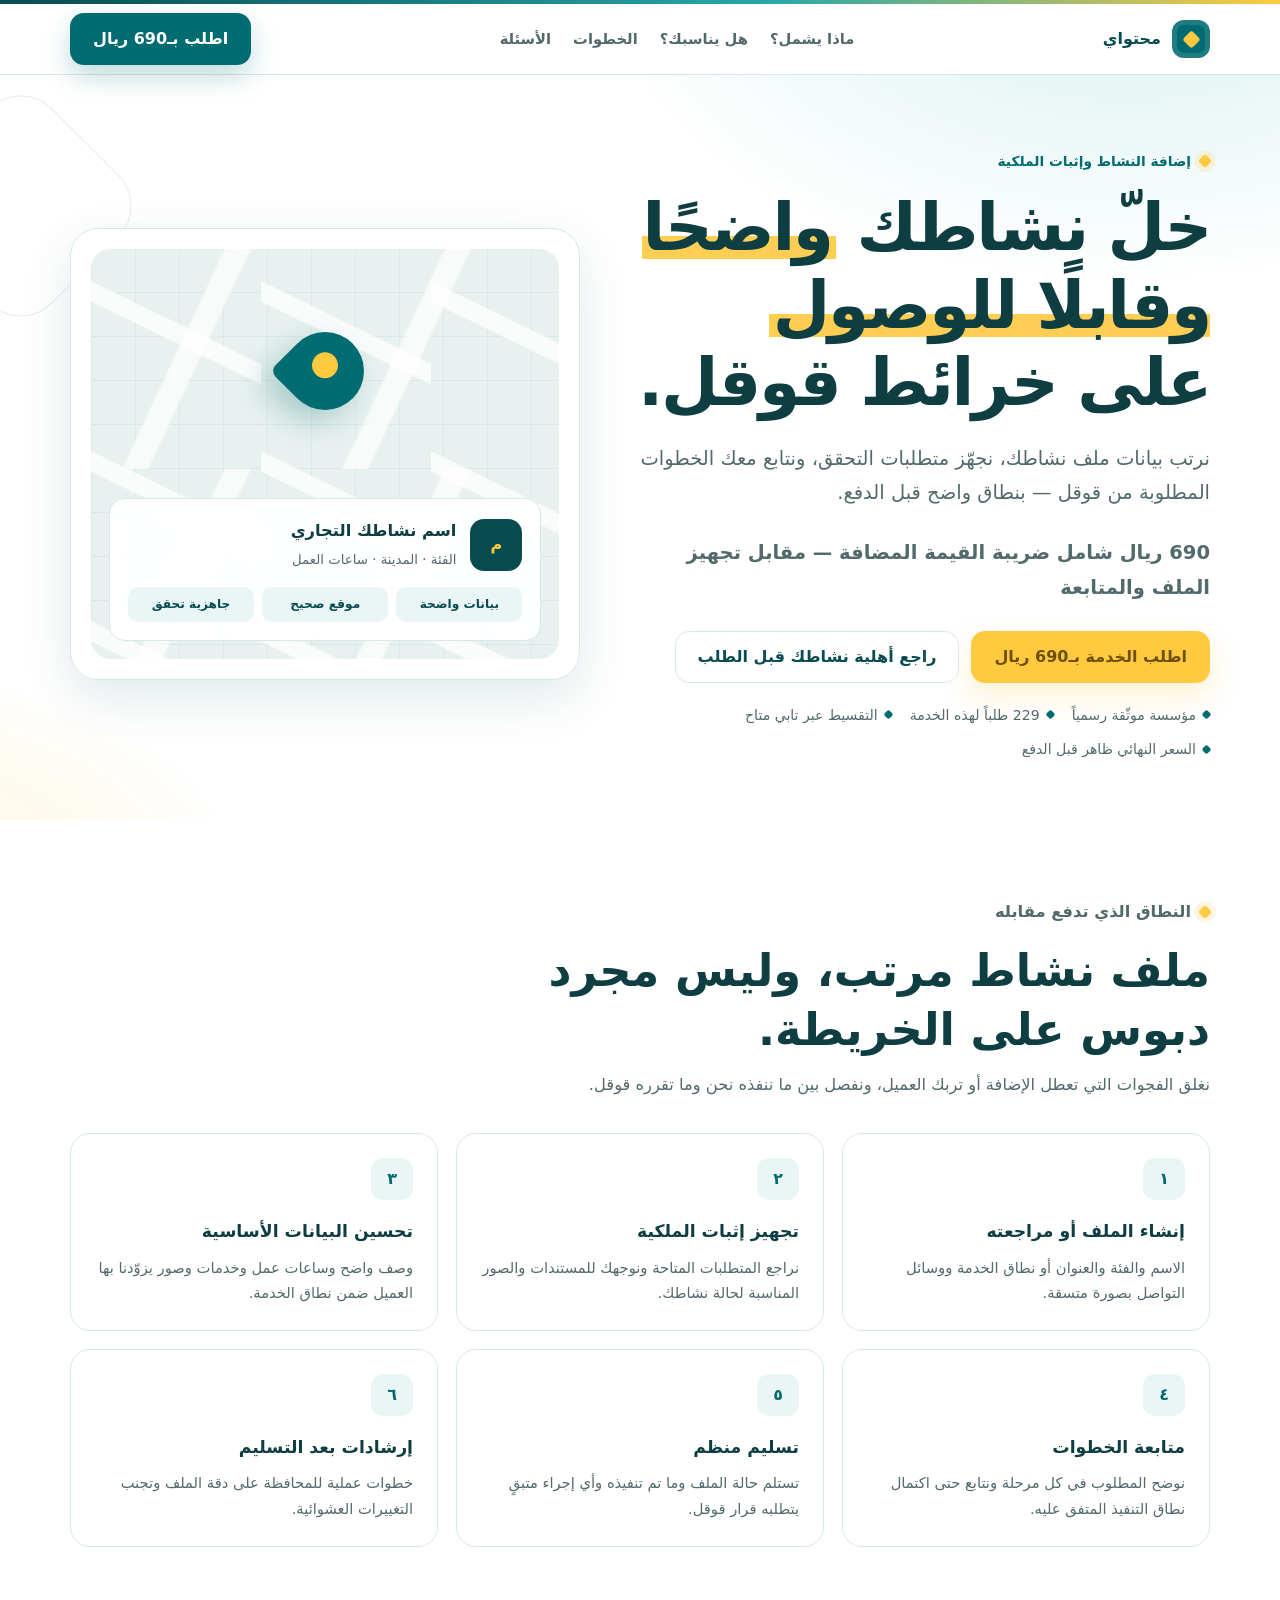
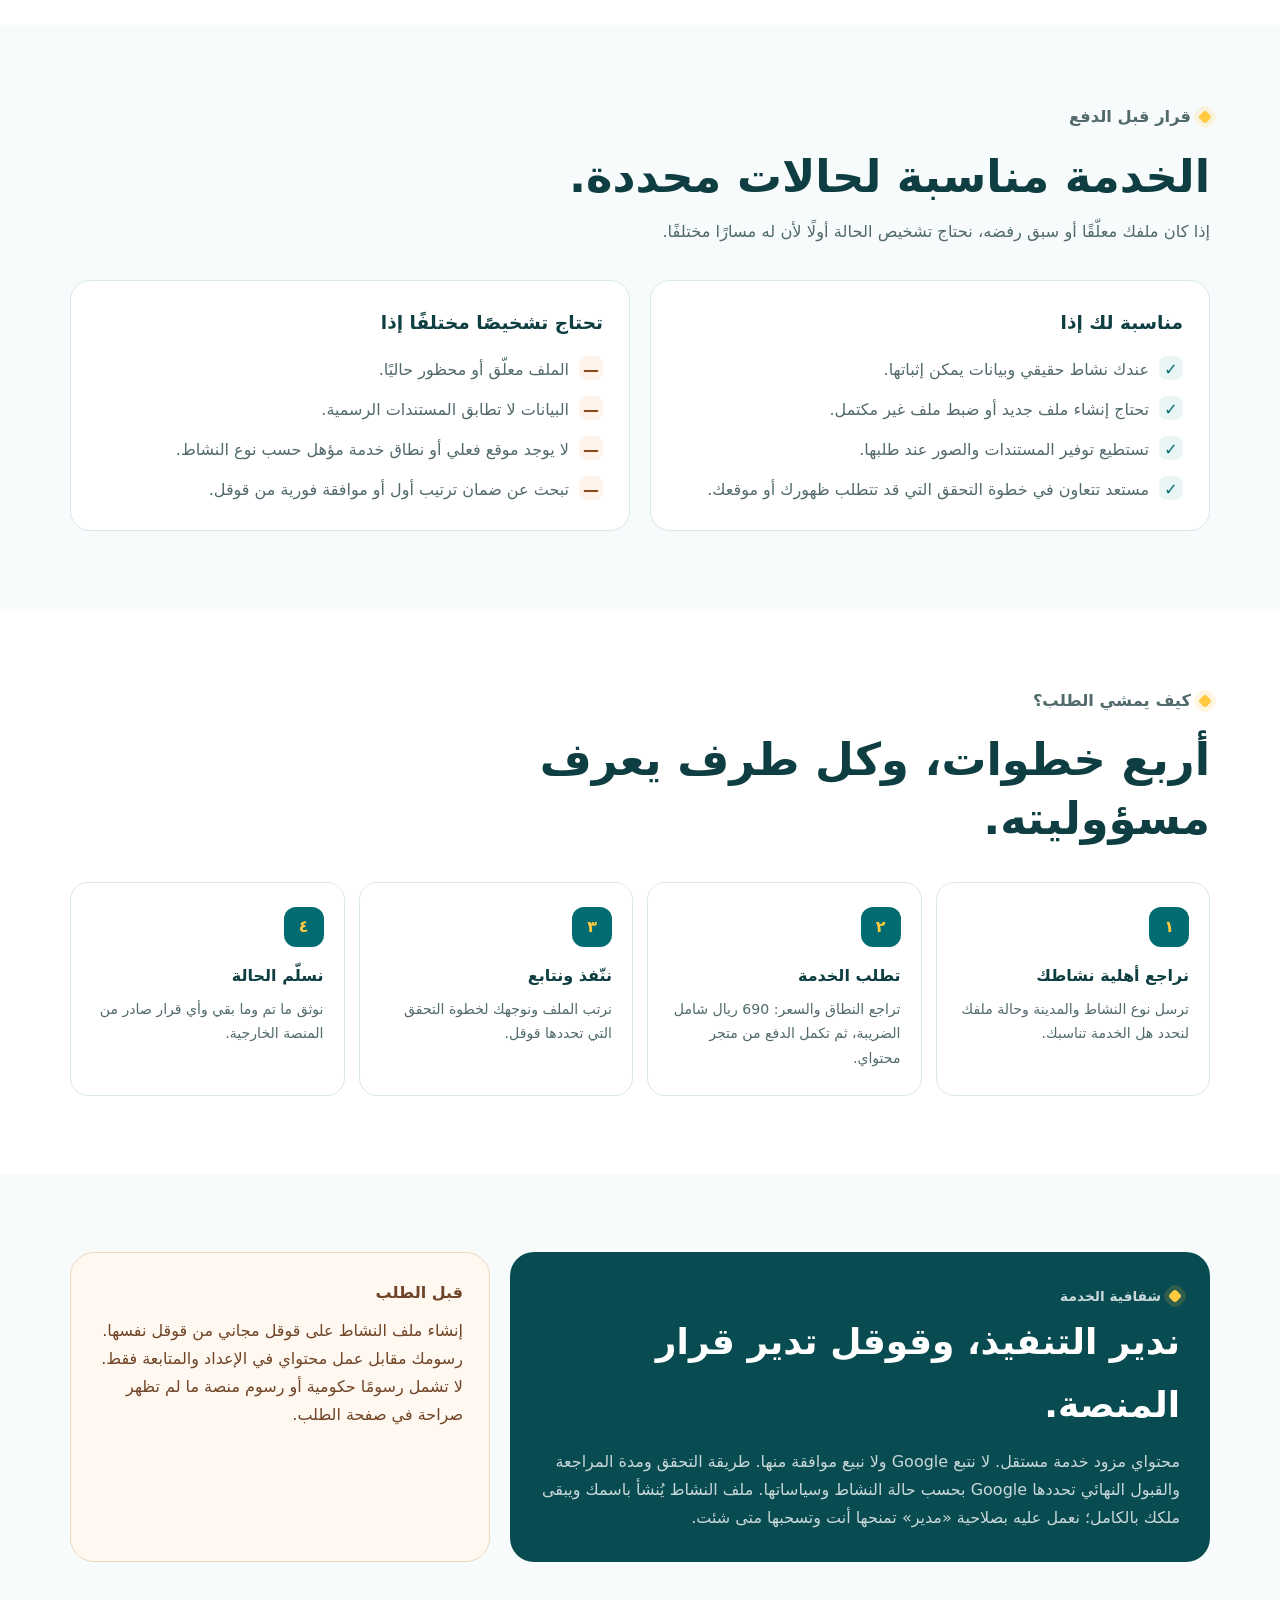
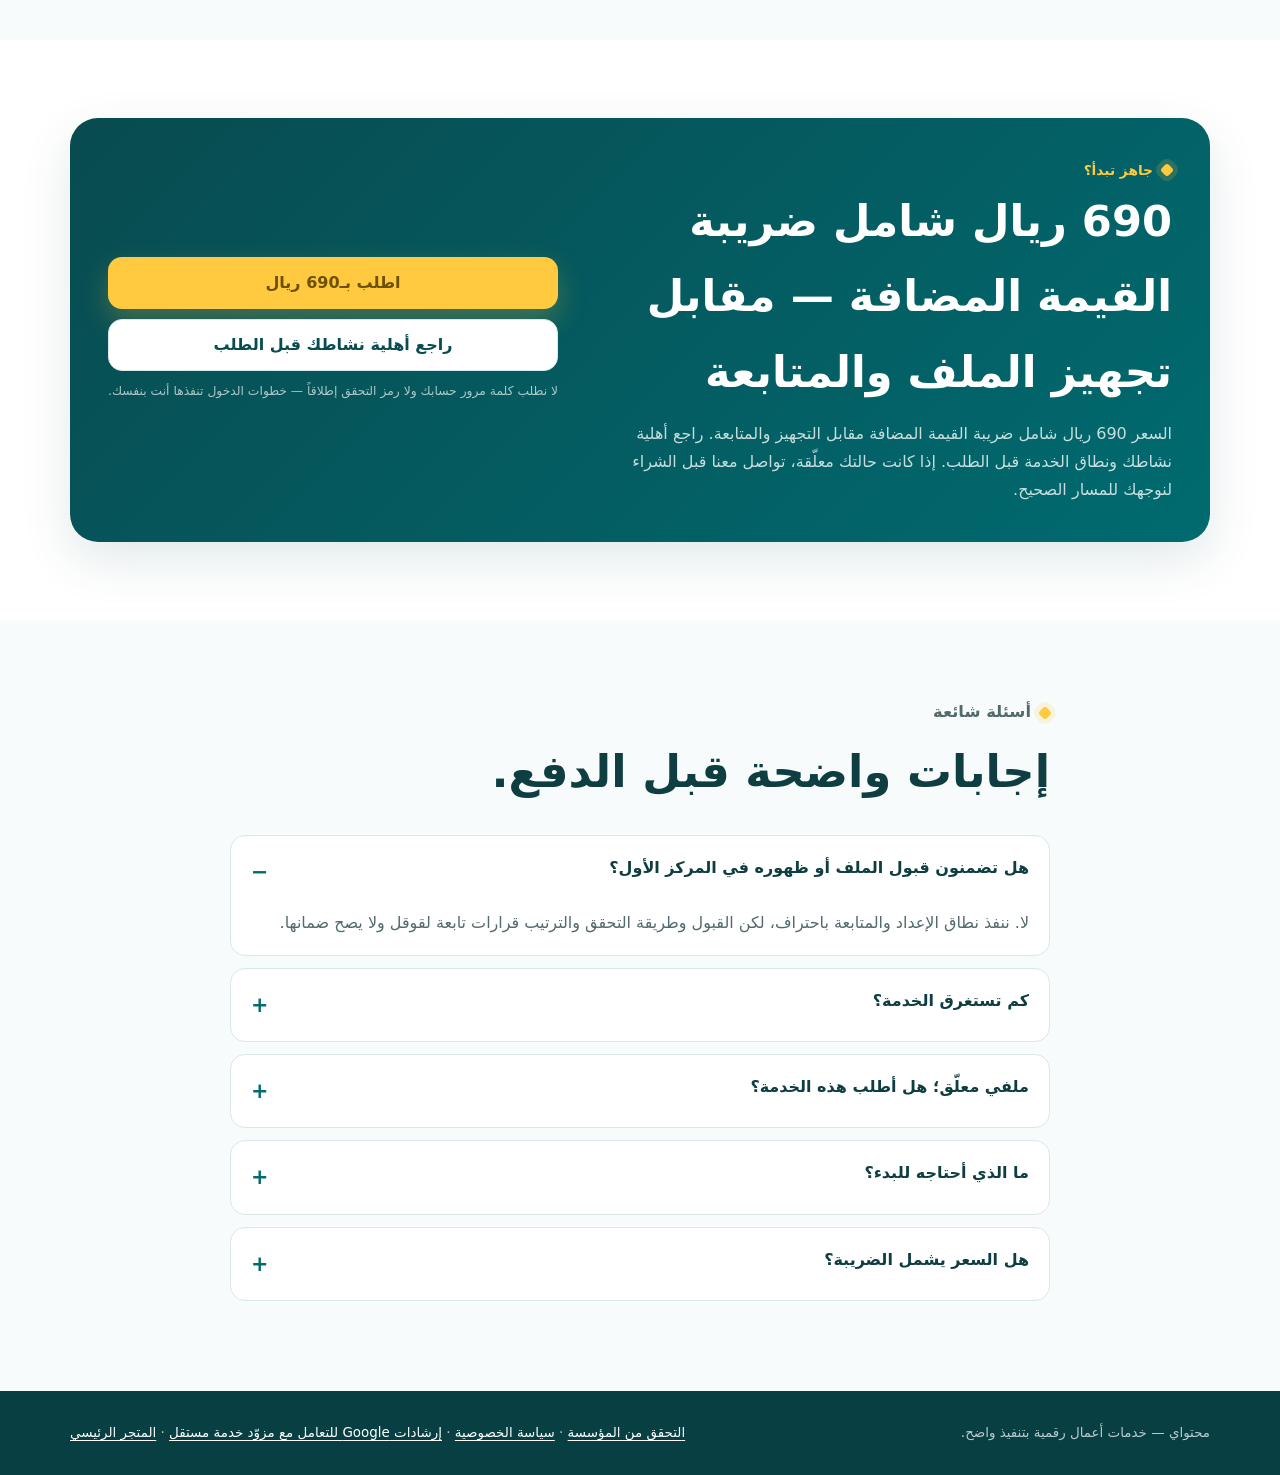
==== commit f5b4cce5: "Add Google third-party disclosure notice to Maps page" ====
--- a/maps/index.html
+++ b/maps/index.html
@@ -111,15 +111,18 @@
     window.dataLayer=window.dataLayer||[];function gtag(){dataLayer.push(arguments)}
     gtag('js',new Date());gtag('config','G-CHVCDKS3NR');gtag('config','AW-10937612701');
     (function(){
-      var P=new URLSearchParams(location.search),KEYS=['utm_source','utm_medium','utm_campaign','utm_content','utm_term','gclid','wbraid','gbraid','ttclid','sclid'],store={};
-      try{store=JSON.parse(sessionStorage.getItem('mwutm')||'{}')}catch(e){}
+      var P=new URLSearchParams(location.search),KEYS=['utm_source','utm_medium','utm_campaign','utm_content','utm_term','gclid','wbraid','gbraid','ttclid','sclid','fbclid'],store={};
+      var newTouch=['utm_source','utm_campaign','gclid','wbraid','gbraid','ttclid','sclid','fbclid'].some(function(k){return !!P.get(k)});
+      try{var saved=JSON.parse(sessionStorage.getItem('mwutm')||'{}');
+        if(!newTouch && saved && typeof saved==='object') KEYS.forEach(function(k){if(typeof saved[k]==='string' && saved[k])store[k]=saved[k]});
+      }catch(e){}
       KEYS.forEach(function(k){var v=P.get(k);if(v)store[k]=v});
       try{sessionStorage.setItem('mwutm',JSON.stringify(store))}catch(e){}
       function qs(){return Object.keys(store).map(function(k){return encodeURIComponent(k)+'='+encodeURIComponent(store[k])}).join('&')}
       function decorate(){
         var q=qs();document.querySelectorAll('a[href]').forEach(function(a){
           var href=a.getAttribute('href')||'';
-          if(/mohtaway\.com/.test(href)&&q&&!/utm_source=/.test(href))a.setAttribute('href',href+(href.indexOf('?')>-1?'&':'?')+q);
+          if(/mohtaway\.com/.test(href)&&q&&!/utm_source=/.test(href)&&!a.dataset.mwU){a.setAttribute('href',href+(href.indexOf('?')>-1?'&':'?')+q);a.dataset.mwU='1'}
           if(/wa\.me|api\.whatsapp/.test(href)&&!a.dataset.mwRef){try{var u=new URL(href),t=u.searchParams.get('text')||'',ref=store.utm_source?(store.utm_source+(store.utm_campaign?':'+store.utm_campaign:'')):(store.utm_campaign||'direct');if(!/\n\[ref:[^\]]+\]\s*$/.test(t))t+='\n[ref:'+ref+']';u.searchParams.set('text',t);a.setAttribute('href',u.toString());a.dataset.mwRef='1'}catch(e){}}
           if(/wa\.me|api\.whatsapp/.test(href)&&!a.dataset.mwT){a.dataset.mwT='1';a.addEventListener('click',function(){gtag('event','whatsapp_click',{event_category:'lead',event_label:store.utm_campaign||'direct',service:'google_maps_setup'});gtag('event','conversion',{send_to:'AW-10937612701/pCoYCPnyrO4cEJ3zut8o'})})}
           if(/p2059934520/.test(href)&&!a.dataset.mwP){a.dataset.mwP='1';a.addEventListener('click',function(){gtag('event','package_click',{event_category:'purchase_intent',event_label:'google_maps_setup'})})}
@@ -210,7 +213,7 @@
     </section>
   </main>
 
-  <footer><div class="wrap foot"><span>محتواي — خدمات أعمال رقمية بتنفيذ واضح.</span><span><a href="https://eauthenticate.saudibusiness.gov.sa/certificate-details/0000166742">التحقق من المؤسسة</a> · <a href="https://mohtaway.com/سياسة-الخصوصية/page-1636777905">سياسة الخصوصية</a> · <a href="https://mohtaway.com/">المتجر الرئيسي</a></span></div></footer>
+  <footer><div class="wrap foot"><span>محتواي — خدمات أعمال رقمية بتنفيذ واضح.</span><span><a href="https://eauthenticate.saudibusiness.gov.sa/certificate-details/0000166742">التحقق من المؤسسة</a> · <a href="https://mohtaway.com/سياسة-الخصوصية/page-1636777905">سياسة الخصوصية</a> · <a href="https://support.google.com/business/answer/7163406?hl=ar" target="_blank" rel="noopener noreferrer">إرشادات Google للتعامل مع مزوّد خدمة مستقل</a> · <a href="https://mohtaway.com/">المتجر الرئيسي</a></span></div></footer>
   <nav class="sticky" aria-label="إجراءات سريعة"><a class="btn btn-gold" href="https://mohtaway.com/google-maps-business-setup/p2059934520">اطلب بـ690 ريال</a><a class="btn btn-line" href="https://wa.me/966533672708?text=%D9%85%D8%B1%D8%AD%D8%A8%D8%A7%D9%8B%20%D9%85%D8%AD%D8%AA%D9%88%D8%A7%D9%8A%D8%8C%20%D8%A3%D8%B1%D8%BA%D8%A8%20%D8%A8%D9%85%D8%B1%D8%A7%D8%AC%D8%B9%D8%A9%20%D8%A3%D9%87%D9%84%D9%8A%D8%A9%20%D9%86%D8%B4%D8%A7%D8%B7%D9%8A%20%D9%84%D8%AE%D8%AF%D9%85%D8%A9%20%D8%AE%D8%B1%D8%A7%D8%A6%D8%B7%20%D9%82%D9%88%D9%82%D9%84.%0A%D9%86%D9%88%D8%B9%20%D8%A7%D9%84%D9%86%D8%B4%D8%A7%D8%B7%3A%20%0A%D8%A7%D9%84%D9%85%D8%AF%D9%8A%D9%86%D8%A9%3A%20%0A%D8%AD%D8%A7%D9%84%D8%A9%20%D8%A7%D9%84%D9%85%D9%84%D9%81%20%28%D8%BA%D9%8A%D8%B1%20%D9%85%D9%88%D8%AC%D9%88%D8%AF%20%2F%20%D8%BA%D9%8A%D8%B1%20%D9%85%D8%AB%D8%A8%D8%AA%20%2F%20%D9%85%D8%B9%D9%84%D9%91%D9%82%29%3A%20%0A%D8%A7%D8%B7%D9%84%D8%B9%D8%AA%20%D8%B9%D9%84%D9%89%20%D8%B3%D8%B9%D8%B1%20%D8%A7%D9%84%D8%AE%D8%AF%D9%85%D8%A9%3A%20690%20%D8%B1%D9%8A%D8%A7%D9%84%20%D8%B4%D8%A7%D9%85%D9%84%20%D8%A7%D9%84%D8%B6%D8%B1%D9%8A%D8%A8%D8%A9%D8%8C%20%D9%85%D9%82%D8%A7%D8%A8%D9%84%20%D8%A7%D9%84%D8%AA%D8%AC%D9%87%D9%8A%D8%B2%20%D9%88%D8%A7%D9%84%D9%85%D8%AA%D8%A7%D8%A8%D8%B9%D8%A9.">واتساب</a></nav>
 </body>
 </html>
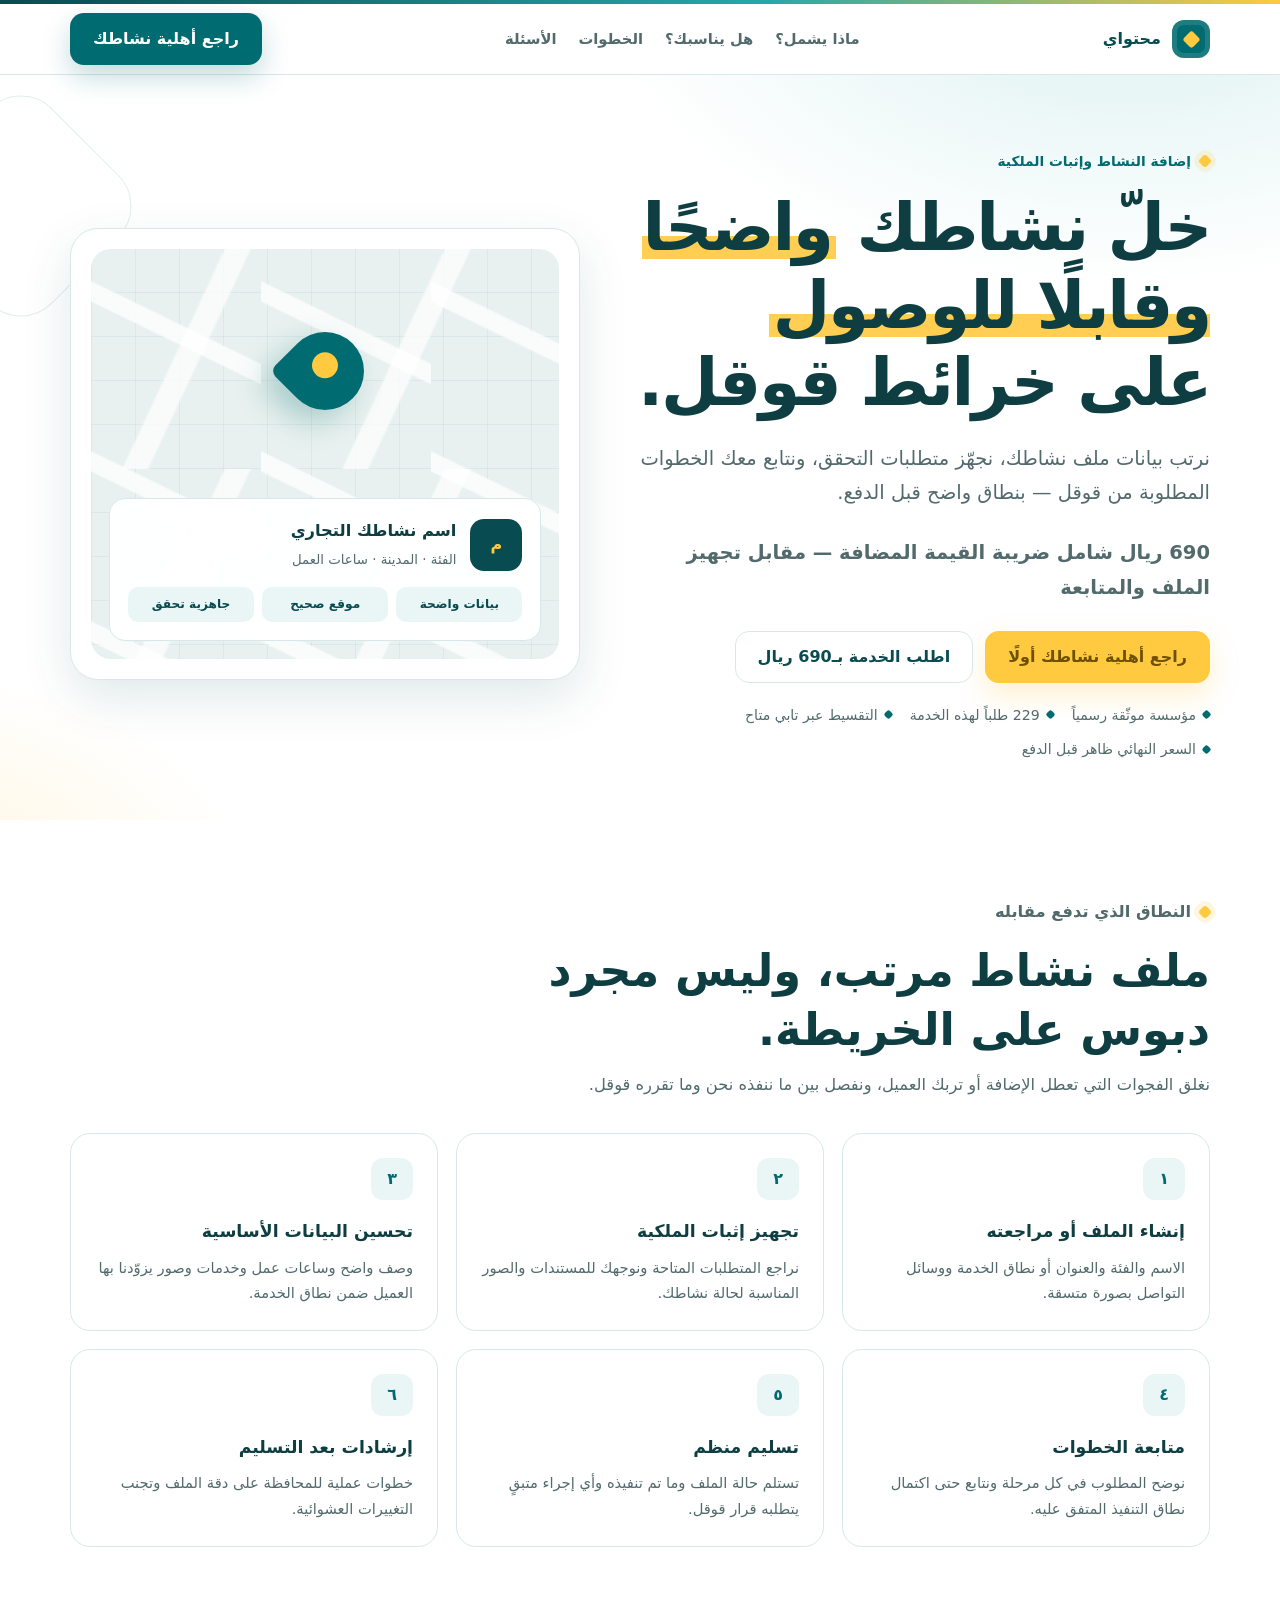
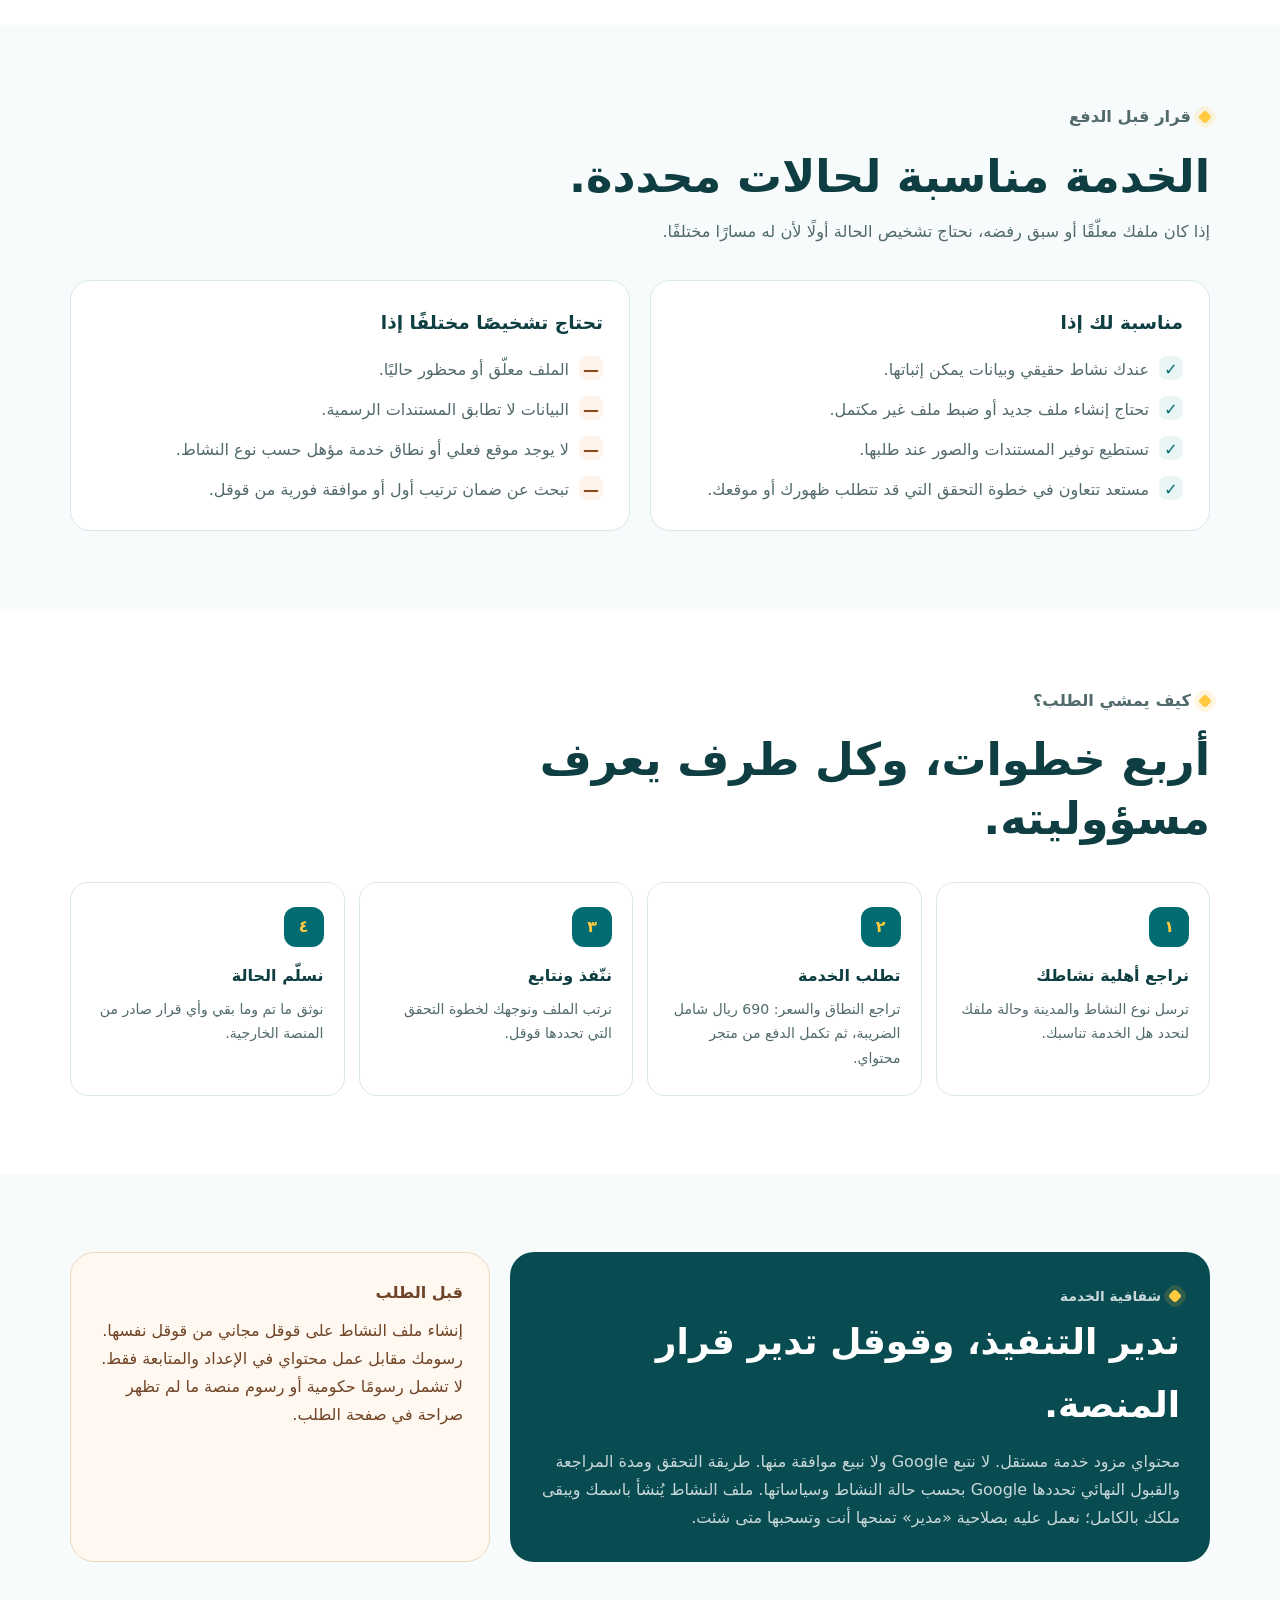
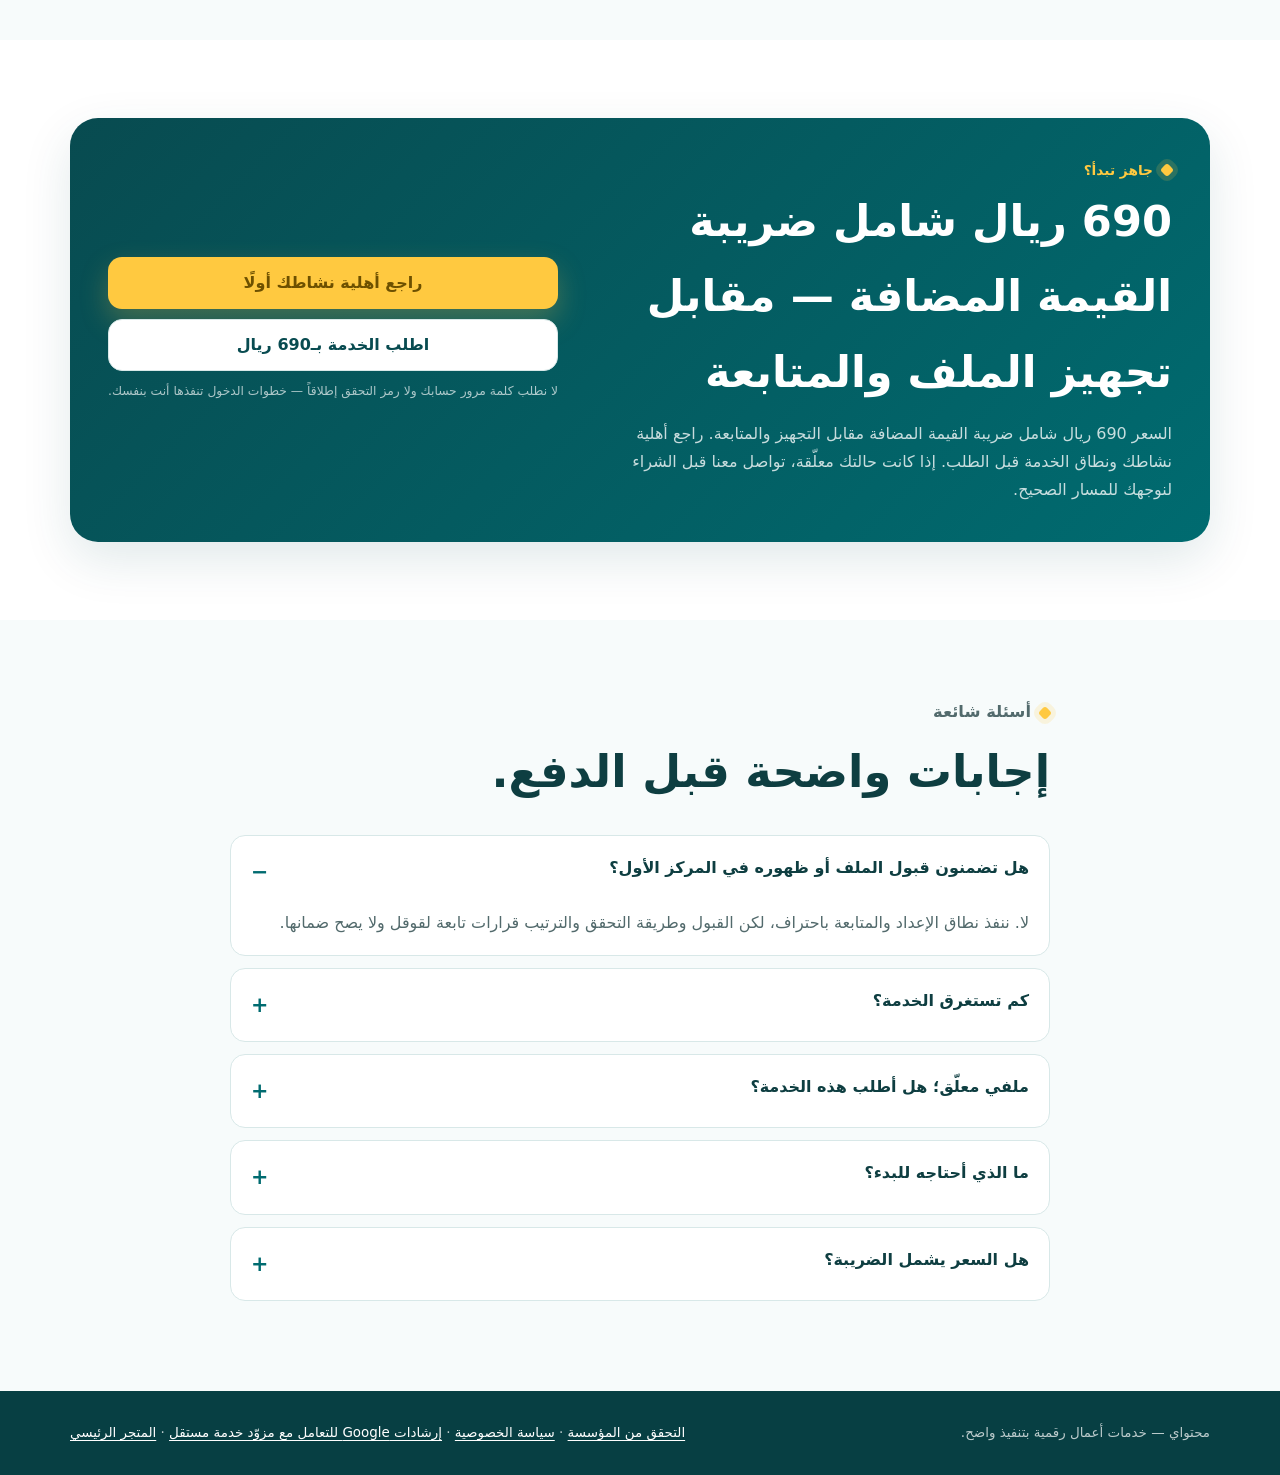
==== commit e864fdbf: "Save service quote requests before WhatsApp handoff" ====
--- a/maps/index.html
+++ b/maps/index.html
@@ -135,6 +135,7 @@
   <script type="application/ld+json">
   {"@context":"https://schema.org","@type":"Service","name":"إضافة وإثبات ملكية النشاط على خرائط قوقل","provider":{"@type":"Organization","name":"محتواي","url":"https://mohtaway.com/"},"areaServed":{"@type":"Country","name":"Saudi Arabia"},"serviceType":"إعداد ملف النشاط التجاري ومتابعة خطوات إثبات الملكية على خرائط قوقل","url":"https://mohtaway.github.io/mohtaway-landing/maps/"}
   </script>
+  <link rel="stylesheet" href="../assets/store-quote.css">
 </head>
 <body>
   <header>
@@ -142,7 +143,7 @@
     <div class="wrap nav">
       <a class="brand" href="https://mohtaway.com/" aria-label="محتواي"><span class="brand-mark" aria-hidden="true"></span><span>محتواي</span></a>
       <nav aria-label="التنقل داخل الصفحة"><a href="#includes">ماذا يشمل؟</a><a href="#fit">هل يناسبك؟</a><a href="#steps">الخطوات</a><a href="#faq">الأسئلة</a></nav>
-      <a class="btn btn-primary" href="https://mohtaway.com/google-maps-business-setup/p2059934520">اطلب بـ690 ريال</a>
+      <a class="btn btn-primary" href="#maps-quote">راجع أهلية نشاطك</a>
     </div>
   </header>
 
@@ -154,7 +155,7 @@
           <h1>خلّ نشاطك <mark>واضحًا وقابلًا للوصول</mark> على خرائط قوقل.</h1>
           <p class="lead">نرتب بيانات ملف نشاطك، نجهّز متطلبات التحقق، ونتابع معك الخطوات المطلوبة من قوقل — بنطاق واضح قبل الدفع.</p>
           <p class="lead"><strong>690 ريال شامل ضريبة القيمة المضافة — مقابل تجهيز الملف والمتابعة</strong></p>
-          <div class="hero-actions"><a class="btn btn-gold" href="https://mohtaway.com/google-maps-business-setup/p2059934520">اطلب الخدمة بـ690 ريال</a><a class="btn btn-line" href="https://wa.me/966533672708?text=%D9%85%D8%B1%D8%AD%D8%A8%D8%A7%D9%8B%20%D9%85%D8%AD%D8%AA%D9%88%D8%A7%D9%8A%D8%8C%20%D8%A3%D8%B1%D8%BA%D8%A8%20%D8%A8%D9%85%D8%B1%D8%A7%D8%AC%D8%B9%D8%A9%20%D8%A3%D9%87%D9%84%D9%8A%D8%A9%20%D9%86%D8%B4%D8%A7%D8%B7%D9%8A%20%D9%84%D8%AE%D8%AF%D9%85%D8%A9%20%D8%AE%D8%B1%D8%A7%D8%A6%D8%B7%20%D9%82%D9%88%D9%82%D9%84.%0A%D9%86%D9%88%D8%B9%20%D8%A7%D9%84%D9%86%D8%B4%D8%A7%D8%B7%3A%20%0A%D8%A7%D9%84%D9%85%D8%AF%D9%8A%D9%86%D8%A9%3A%20%0A%D8%AD%D8%A7%D9%84%D8%A9%20%D8%A7%D9%84%D9%85%D9%84%D9%81%20%28%D8%BA%D9%8A%D8%B1%20%D9%85%D9%88%D8%AC%D9%88%D8%AF%20%2F%20%D8%BA%D9%8A%D8%B1%20%D9%85%D8%AB%D8%A8%D8%AA%20%2F%20%D9%85%D8%B9%D9%84%D9%91%D9%82%29%3A%20%0A%D8%A7%D8%B7%D9%84%D8%B9%D8%AA%20%D8%B9%D9%84%D9%89%20%D8%B3%D8%B9%D8%B1%20%D8%A7%D9%84%D8%AE%D8%AF%D9%85%D8%A9%3A%20690%20%D8%B1%D9%8A%D8%A7%D9%84%20%D8%B4%D8%A7%D9%85%D9%84%20%D8%A7%D9%84%D8%B6%D8%B1%D9%8A%D8%A8%D8%A9%D8%8C%20%D9%85%D9%82%D8%A7%D8%A8%D9%84%20%D8%A7%D9%84%D8%AA%D8%AC%D9%87%D9%8A%D8%B2%20%D9%88%D8%A7%D9%84%D9%85%D8%AA%D8%A7%D8%A8%D8%B9%D8%A9.">راجع أهلية نشاطك قبل الطلب</a></div>
+          <div class="hero-actions"><a class="btn btn-gold" href="#maps-quote">راجع أهلية نشاطك أولًا</a><a class="btn btn-line" href="https://mohtaway.com/google-maps-business-setup/p2059934520">اطلب الخدمة بـ690 ريال</a></div>
           <div class="micro"><span>مؤسسة موثّقة رسمياً</span><span>229 طلباً لهذه الخدمة</span><span>التقسيط عبر تابي متاح</span><span>السعر النهائي ظاهر قبل الدفع</span></div>
         </div>
         <div class="map-card" role="img" aria-label="معاينة توضيحية لملف نشاط على الخريطة">
@@ -199,7 +200,7 @@
     </section>
 
     <section>
-      <div class="wrap offer"><div><p class="eyebrow">جاهز تبدأ؟</p><h2>690 ريال شامل ضريبة القيمة المضافة — مقابل تجهيز الملف والمتابعة</h2><p>السعر 690 ريال شامل ضريبة القيمة المضافة مقابل التجهيز والمتابعة. راجع أهلية نشاطك ونطاق الخدمة قبل الطلب. إذا كانت حالتك معلّقة، تواصل معنا قبل الشراء لنوجهك للمسار الصحيح.</p></div><div class="offer-actions"><a class="btn btn-gold" href="https://mohtaway.com/google-maps-business-setup/p2059934520">اطلب بـ690 ريال</a><a class="btn btn-line" href="https://wa.me/966533672708?text=%D9%85%D8%B1%D8%AD%D8%A8%D8%A7%D9%8B%20%D9%85%D8%AD%D8%AA%D9%88%D8%A7%D9%8A%D8%8C%20%D8%A3%D8%B1%D8%BA%D8%A8%20%D8%A8%D9%85%D8%B1%D8%A7%D8%AC%D8%B9%D8%A9%20%D8%A3%D9%87%D9%84%D9%8A%D8%A9%20%D9%86%D8%B4%D8%A7%D8%B7%D9%8A%20%D9%84%D8%AE%D8%AF%D9%85%D8%A9%20%D8%AE%D8%B1%D8%A7%D8%A6%D8%B7%20%D9%82%D9%88%D9%82%D9%84.%0A%D9%86%D9%88%D8%B9%20%D8%A7%D9%84%D9%86%D8%B4%D8%A7%D8%B7%3A%20%0A%D8%A7%D9%84%D9%85%D8%AF%D9%8A%D9%86%D8%A9%3A%20%0A%D8%AD%D8%A7%D9%84%D8%A9%20%D8%A7%D9%84%D9%85%D9%84%D9%81%20%28%D8%BA%D9%8A%D8%B1%20%D9%85%D9%88%D8%AC%D9%88%D8%AF%20%2F%20%D8%BA%D9%8A%D8%B1%20%D9%85%D8%AB%D8%A8%D8%AA%20%2F%20%D9%85%D8%B9%D9%84%D9%91%D9%82%29%3A%20%0A%D8%A7%D8%B7%D9%84%D8%B9%D8%AA%20%D8%B9%D9%84%D9%89%20%D8%B3%D8%B9%D8%B1%20%D8%A7%D9%84%D8%AE%D8%AF%D9%85%D8%A9%3A%20690%20%D8%B1%D9%8A%D8%A7%D9%84%20%D8%B4%D8%A7%D9%85%D9%84%20%D8%A7%D9%84%D8%B6%D8%B1%D9%8A%D8%A8%D8%A9%D8%8C%20%D9%85%D9%82%D8%A7%D8%A8%D9%84%20%D8%A7%D9%84%D8%AA%D8%AC%D9%87%D9%8A%D8%B2%20%D9%88%D8%A7%D9%84%D9%85%D8%AA%D8%A7%D8%A8%D8%B9%D8%A9.">راجع أهلية نشاطك قبل الطلب</a><span class="price-note">لا نطلب كلمة مرور حسابك ولا رمز التحقق إطلاقاً — خطوات الدخول تنفذها أنت بنفسك.</span></div></div>
+      <div class="wrap offer"><div><p class="eyebrow">جاهز تبدأ؟</p><h2>690 ريال شامل ضريبة القيمة المضافة — مقابل تجهيز الملف والمتابعة</h2><p>السعر 690 ريال شامل ضريبة القيمة المضافة مقابل التجهيز والمتابعة. راجع أهلية نشاطك ونطاق الخدمة قبل الطلب. إذا كانت حالتك معلّقة، تواصل معنا قبل الشراء لنوجهك للمسار الصحيح.</p></div><div class="offer-actions"><a class="btn btn-gold" href="#maps-quote">راجع أهلية نشاطك أولًا</a><a class="btn btn-line" href="https://mohtaway.com/google-maps-business-setup/p2059934520">اطلب الخدمة بـ690 ريال</a><span class="price-note">لا نطلب كلمة مرور حسابك ولا رمز التحقق إطلاقاً — خطوات الدخول تنفذها أنت بنفسك.</span></div></div>
     </section>
 
     <section class="wash" id="faq">
@@ -214,6 +215,7 @@
   </main>
 
   <footer><div class="wrap foot"><span>محتواي — خدمات أعمال رقمية بتنفيذ واضح.</span><span><a href="https://eauthenticate.saudibusiness.gov.sa/certificate-details/0000166742">التحقق من المؤسسة</a> · <a href="https://mohtaway.com/سياسة-الخصوصية/page-1636777905">سياسة الخصوصية</a> · <a href="https://support.google.com/business/answer/7163406?hl=ar" target="_blank" rel="noopener noreferrer">إرشادات Google للتعامل مع مزوّد خدمة مستقل</a> · <a href="https://mohtaway.com/">المتجر الرئيسي</a></span></div></footer>
-  <nav class="sticky" aria-label="إجراءات سريعة"><a class="btn btn-gold" href="https://mohtaway.com/google-maps-business-setup/p2059934520">اطلب بـ690 ريال</a><a class="btn btn-line" href="https://wa.me/966533672708?text=%D9%85%D8%B1%D8%AD%D8%A8%D8%A7%D9%8B%20%D9%85%D8%AD%D8%AA%D9%88%D8%A7%D9%8A%D8%8C%20%D8%A3%D8%B1%D8%BA%D8%A8%20%D8%A8%D9%85%D8%B1%D8%A7%D8%AC%D8%B9%D8%A9%20%D8%A3%D9%87%D9%84%D9%8A%D8%A9%20%D9%86%D8%B4%D8%A7%D8%B7%D9%8A%20%D9%84%D8%AE%D8%AF%D9%85%D8%A9%20%D8%AE%D8%B1%D8%A7%D8%A6%D8%B7%20%D9%82%D9%88%D9%82%D9%84.%0A%D9%86%D9%88%D8%B9%20%D8%A7%D9%84%D9%86%D8%B4%D8%A7%D8%B7%3A%20%0A%D8%A7%D9%84%D9%85%D8%AF%D9%8A%D9%86%D8%A9%3A%20%0A%D8%AD%D8%A7%D9%84%D8%A9%20%D8%A7%D9%84%D9%85%D9%84%D9%81%20%28%D8%BA%D9%8A%D8%B1%20%D9%85%D9%88%D8%AC%D9%88%D8%AF%20%2F%20%D8%BA%D9%8A%D8%B1%20%D9%85%D8%AB%D8%A8%D8%AA%20%2F%20%D9%85%D8%B9%D9%84%D9%91%D9%82%29%3A%20%0A%D8%A7%D8%B7%D9%84%D8%B9%D8%AA%20%D8%B9%D9%84%D9%89%20%D8%B3%D8%B9%D8%B1%20%D8%A7%D9%84%D8%AE%D8%AF%D9%85%D8%A9%3A%20690%20%D8%B1%D9%8A%D8%A7%D9%84%20%D8%B4%D8%A7%D9%85%D9%84%20%D8%A7%D9%84%D8%B6%D8%B1%D9%8A%D8%A8%D8%A9%D8%8C%20%D9%85%D9%82%D8%A7%D8%A8%D9%84%20%D8%A7%D9%84%D8%AA%D8%AC%D9%87%D9%8A%D8%B2%20%D9%88%D8%A7%D9%84%D9%85%D8%AA%D8%A7%D8%A8%D8%B9%D8%A9.">واتساب</a></nav>
+  <nav class="sticky" aria-label="إجراءات سريعة"><a class="btn btn-gold" href="#maps-quote">راجع أهلية نشاطك أولًا</a><a class="btn btn-line" href="https://mohtaway.com/google-maps-business-setup/p2059934520">اطلب الخدمة بـ690 ريال</a></nav>
+  <script src="../assets/js/store-quote.js" data-service="maps"></script>
 </body>
 </html>
--- a/assets/store-quote.css
+++ b/assets/store-quote.css
@@ -0,0 +1,4 @@
+.service-quote,.service-quote *{box-sizing:border-box}
+.service-quote{margin:auto;width:min(560px,calc(100% - 24px));max-height:90dvh;overflow:auto;padding:28px;border:1px solid #d6e8e8;border-radius:20px;background:#fff;color:#163d40;font-family:'IBM Plex Sans Arabic',Tahoma,sans-serif;box-shadow:0 24px 80px #082b3c40}.service-quote::backdrop{background:#092f35a6}.service-quote h2{font-size:1.6rem;margin:0 0 8px}.service-quote h2 span{display:inline-block;font-size:1.15rem;margin-top:6px}.service-quote p{line-height:1.7;margin:0 0 16px}.service-quote label{display:block;font-size:.95rem;font-weight:600;margin-top:14px}.service-quote input,.service-quote select{display:block;width:100%;min-height:46px;padding:9px 12px;border:1px solid #9fbfc1;border-radius:9px;margin-top:5px;background:white;color:#163d40;font:inherit}.service-quote input:focus,.service-quote select:focus,.service-quote button:focus-visible,.service-quote a:focus-visible{outline:3px solid #ffc940;outline-offset:2px}.service-quote .quote-close{float:left;width:36px;height:36px;border:0;border-radius:8px;background:#edf6f6;color:#163d40;font-size:25px;cursor:pointer}.service-quote .quote-note,.service-quote .quote-context,.service-quote small{font-size:.82rem;color:#466368;line-height:1.7}.service-quote .quote-note{margin-top:18px}.service-quote .quote-note a{text-decoration:underline}.service-quote .quote-context{margin-top:12px}.service-quote .quote-optional{font-weight:400;color:#466368}.service-quote .quote-submit,.service-quote .quote-whatsapp{width:100%;display:block;text-align:center;min-height:50px;border:0;border-radius:11px;background:#007076;color:white;padding:12px;font:700 1rem 'IBM Plex Sans Arabic',Tahoma,sans-serif;cursor:pointer;text-decoration:none}.service-quote .quote-submit:disabled{cursor:wait;opacity:.7}.service-quote .quote-new{display:block;margin:14px auto 0;background:none;border:0;color:#075b62;font:inherit;text-decoration:underline;cursor:pointer}.service-quote .quote-status{font-size:.9rem;margin-top:12px!important}.service-quote .quote-status[data-state=error]{color:#a12626}.service-quote .quote-status[data-state=success]{font-weight:700;color:#006b55}.service-quote .quote-reference{direction:ltr;unicode-bidi:plaintext;overflow-wrap:anywhere;font-size:.78rem}.service-quote .quote-trap{position:absolute;left:-10000px;top:0;height:1px;width:1px;overflow:hidden}.service-quote [hidden]{display:none!important}@media(max-width:480px){.service-quote{padding:20px}.service-quote input,.service-quote select{font-size:16px}}
+
+.service-quote .quote-help{display:block;margin:12px 0;color:#007078;font-weight:600;text-align:center;}
